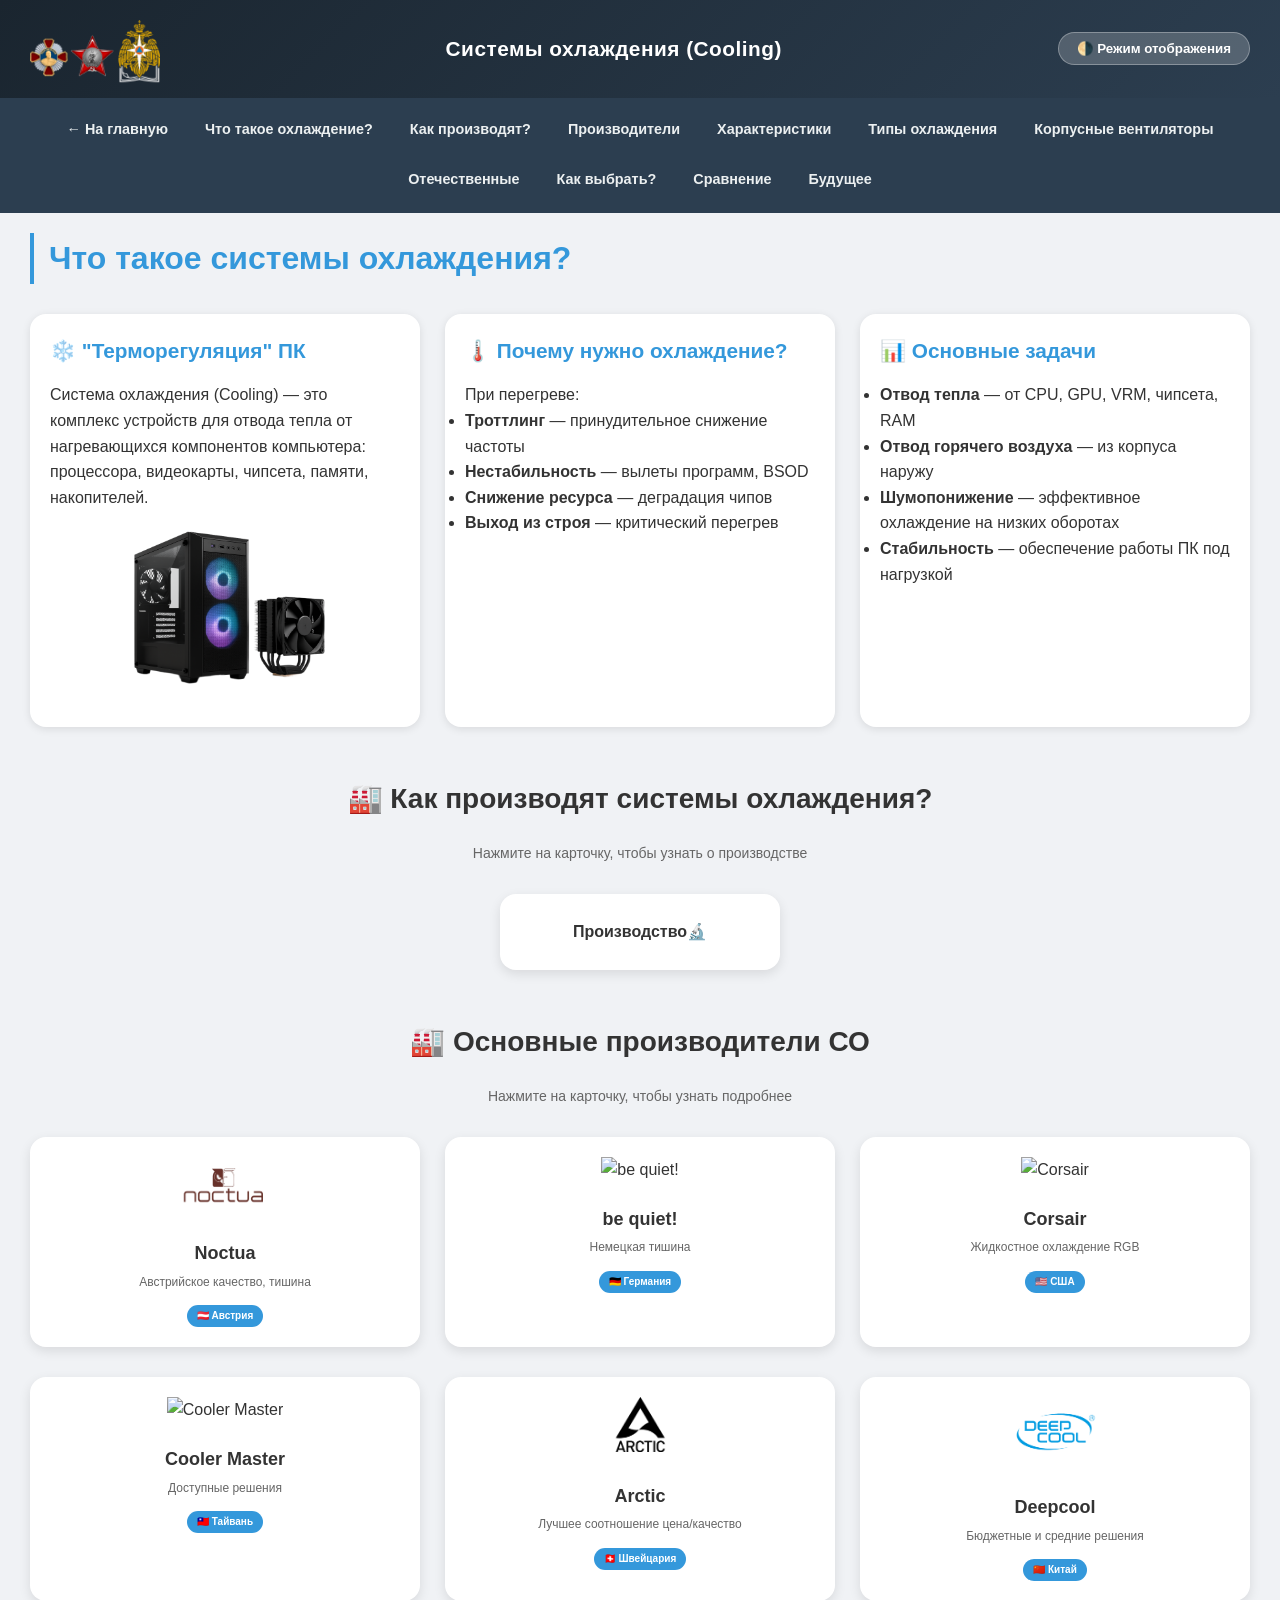
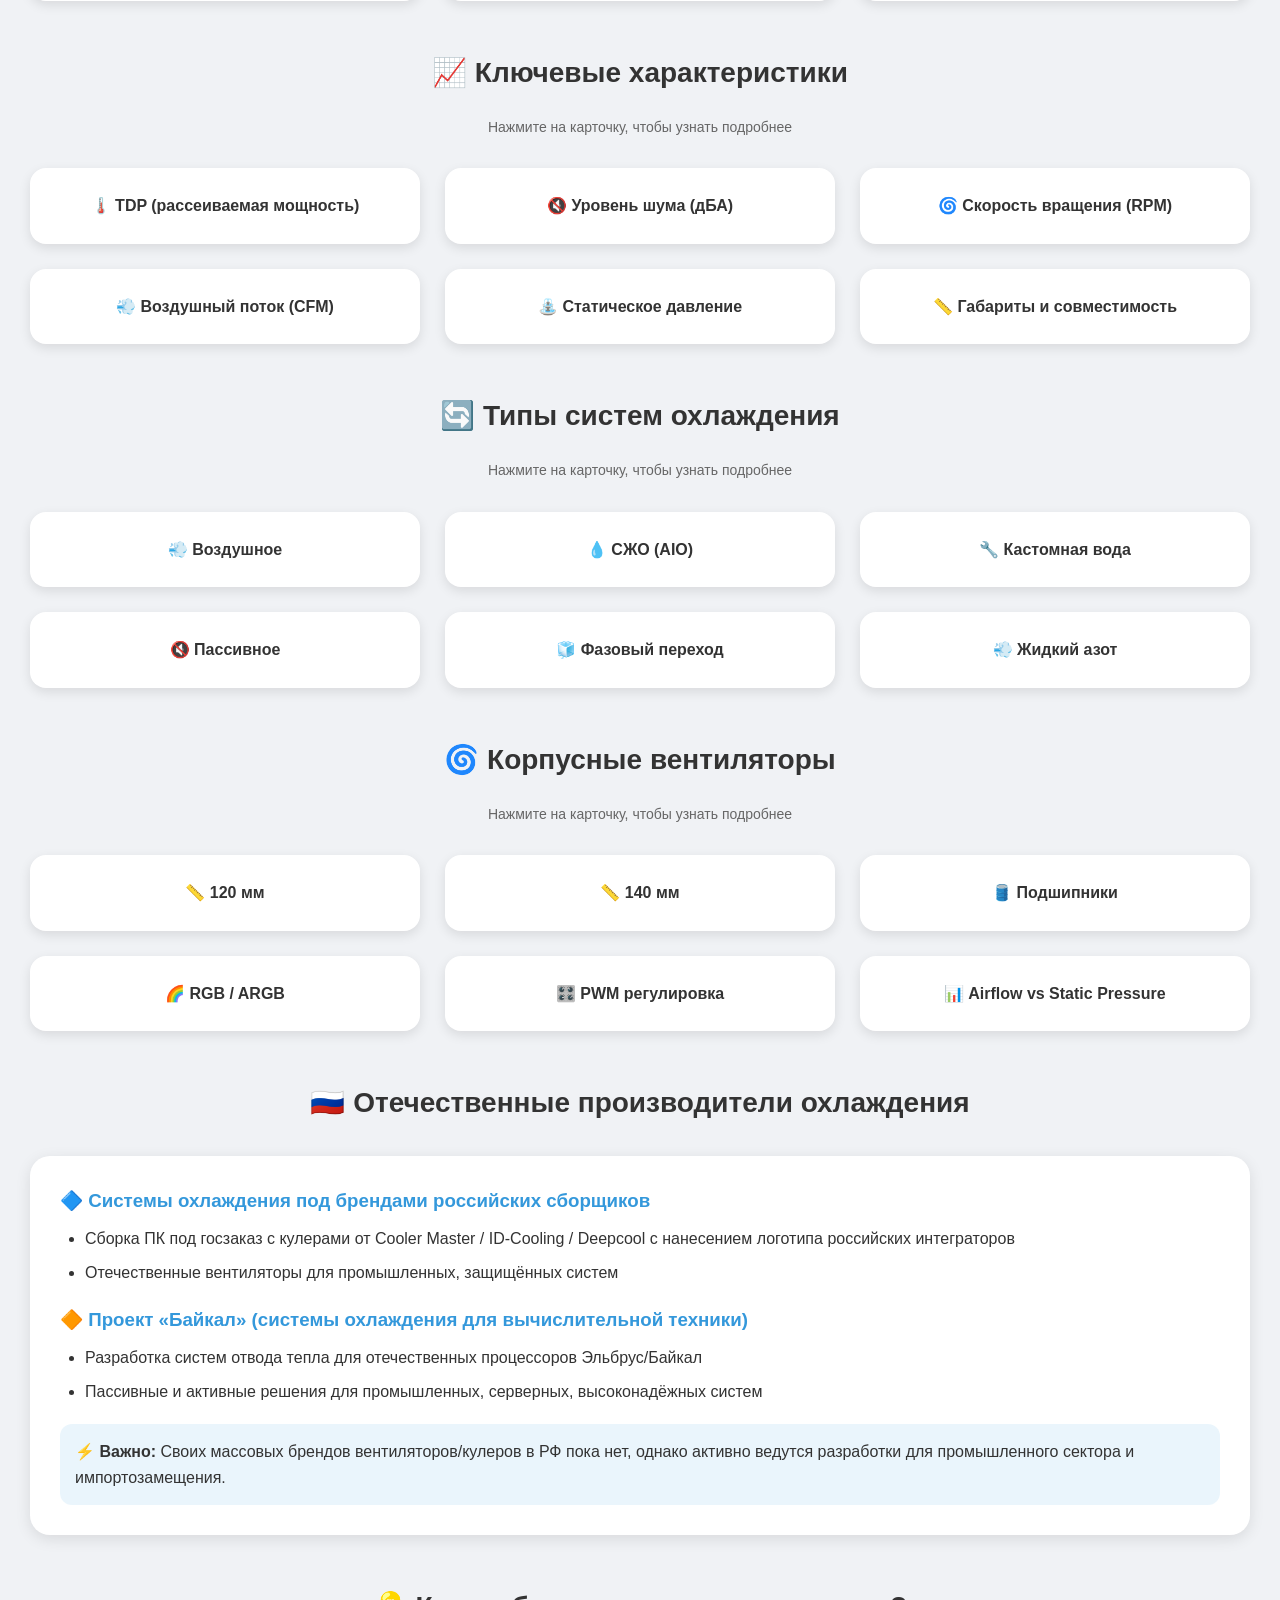
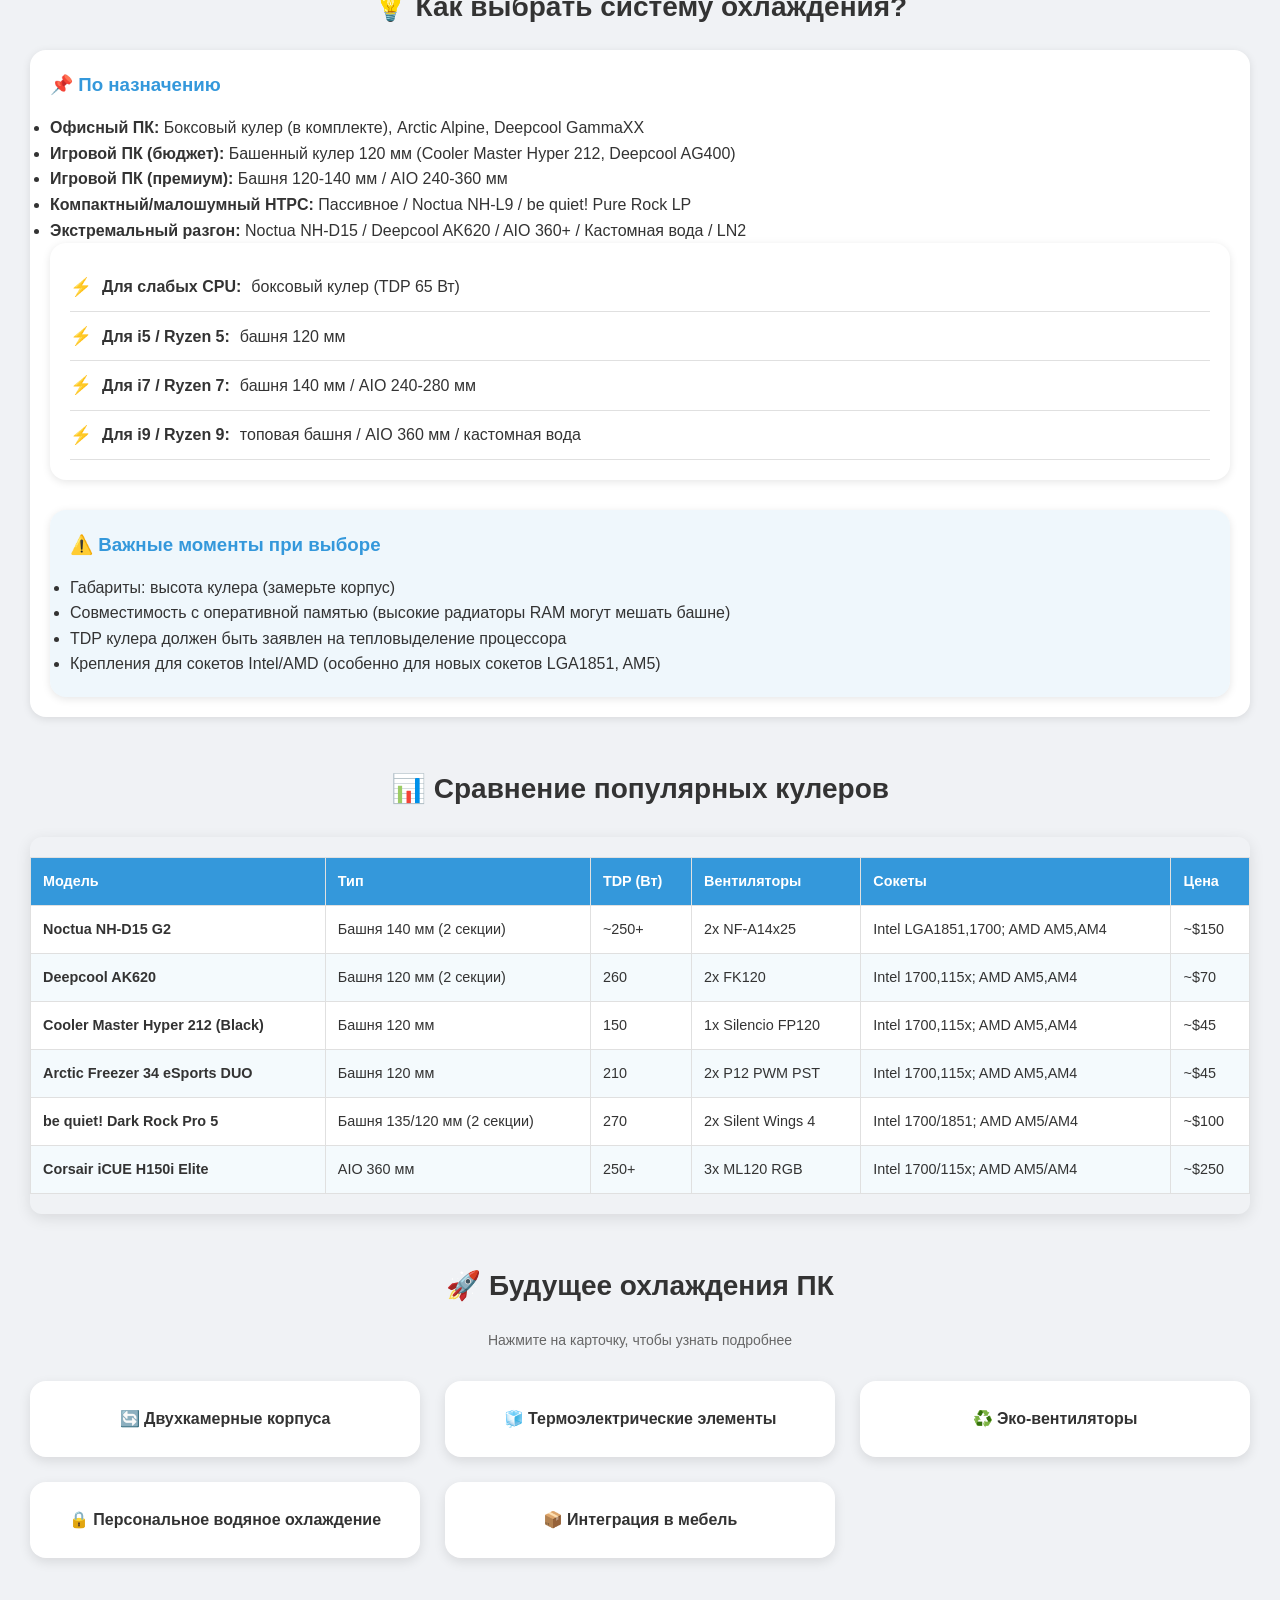
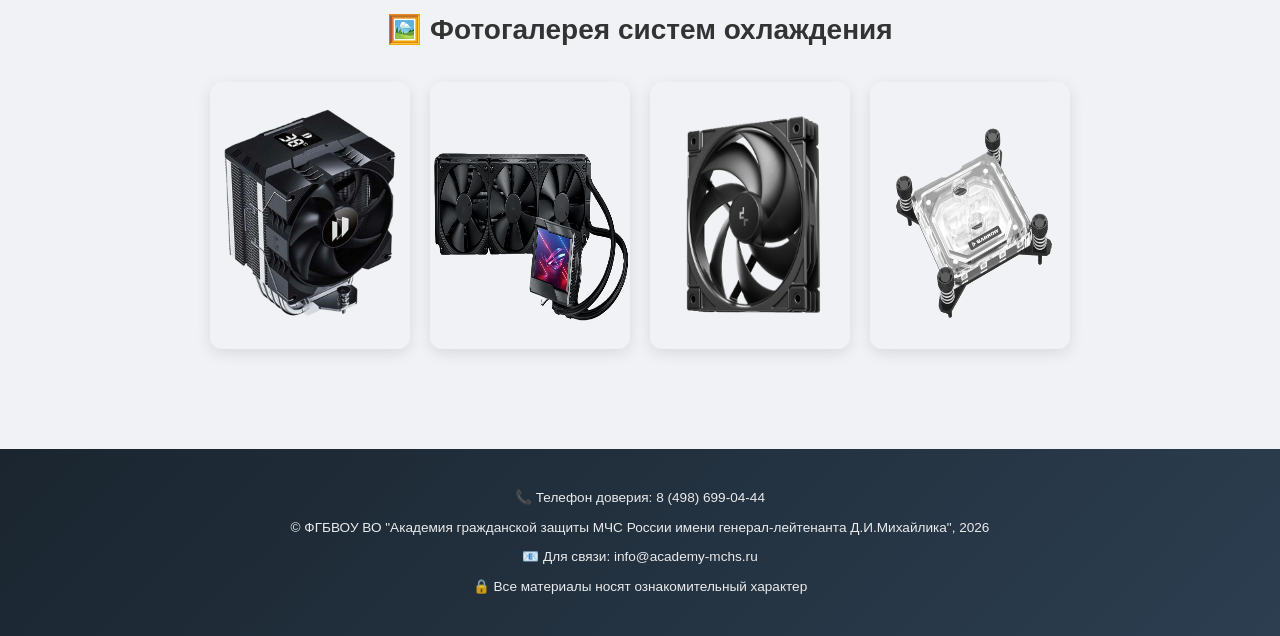
==== HTML/cooling.html @ 240afe4e "Add files via upload" ====
<!DOCTYPE html>
<html lang="ru">
<head>
  <meta charset="UTF-8">
  <meta name="viewport" content="width=device-width, initial-scale=1.0">
  <title>Системы охлаждения - Cooling | Информационно-справочное пособие</title>

  <link rel="stylesheet" href="../CSS/style.css">
  <link href="https://cdn.jsdelivr.net/npm/aos@2.3.4/dist/aos.css" rel="stylesheet">
  
  <style>
    /* Сетки для карточек - по 3 в ряд */
    .manufacturers-grid, .features-grid, .types-grid, .fans-grid, .future-grid {
      display: grid;
      grid-template-columns: repeat(3, 1fr);
      gap: 25px;
      margin: 30px 0;
    }
    
    /* Стили карточек производителей */
    .manufacturer-card {
      background: var(--card-bg);
      border-radius: 16px;
      padding: 20px 15px;
      text-align: center;
      transition: all 0.3s ease;
      cursor: pointer;
      box-shadow: 0 4px 12px rgba(0,0,0,0.1);
    }
    
    .manufacturer-card:hover {
      transform: translateY(-5px);
      box-shadow: 0 8px 20px rgba(0, 150, 255, 0.3);
    }
    
    .manufacturer-card img {
      width: 100px;
      height: auto;
      margin-bottom: 12px;
    }
    
    .manufacturer-card h3 {
      font-size: 18px;
      margin: 10px 0 5px;
      color: var(--text-color);
    }
    
    .manufacturer-card p {
      font-size: 12px;
      color: var(--text-light);
      margin: 5px 0;
    }
    
    /* Стили карточек */
    .feature-card, .type-card, .fan-card, .future-card {
      background: var(--card-bg);
      border-radius: 16px;
      padding: 25px 15px;
      text-align: center;
      transition: all 0.3s ease;
      cursor: pointer;
      box-shadow: 0 4px 12px rgba(0,0,0,0.1);
    }
    
    .feature-card:hover, .type-card:hover, .fan-card:hover, .future-card:hover {
      transform: translateY(-5px);
      box-shadow: 0 8px 20px rgba(0, 150, 255, 0.3);
    }
    
    .feature-card h3, .type-card h3, .fan-card h3, .future-card h3 {
      font-size: 16px;
      margin: 0;
      color: var(--text-color);
    }
    
    /* Бейджики */
    .badge {
      display: inline-block;
      background: var(--highlight-color);
      color: white;
      padding: 3px 10px;
      border-radius: 20px;
      font-size: 10px;
      margin-top: 8px;
    }
    
    .russian-badge {
      background: #e74c3c;
    }
    
    /* Контейнер для российских производителей */
    .russian-container {
      background: var(--card-bg);
      border-radius: 20px;
      padding: 30px;
      margin: 30px 0;
      box-shadow: 0 4px 15px rgba(0,0,0,0.1);
    }
    
    .russian-container h3 {
      color: var(--highlight-color);
      margin-top: 20px;
      margin-bottom: 10px;
    }
    
    .russian-container h3:first-of-type {
      margin-top: 0;
    }
    
    .russian-container ul {
      margin-left: 25px;
      margin-bottom: 20px;
    }
    
    .russian-container li {
      margin: 8px 0;
    }
    
    /* Таблица сравнения */
    .comparison-table {
      width: 100%;
      border-collapse: collapse;
      margin: 20px 0;
    }
    
    .comparison-table th, .comparison-table td {
      border: 1px solid var(--border-color);
      padding: 12px;
      text-align: left;
    }
    
    .comparison-table th {
      background: var(--highlight-color);
      color: white;
    }
    
    /* Списки */
    .feature-list {
      list-style: none;
      padding: 0;
    }
    
    .feature-list li {
      padding: 10px 0;
      border-bottom: 1px solid var(--border-color);
      display: flex;
      align-items: center;
      gap: 10px;
    }
    
    .feature-list li:before {
      content: "⚡";
    }
    
    /* Информационные сетки */
    .info-grid {
      display: grid;
      grid-template-columns: repeat(auto-fit, minmax(300px, 1fr));
      gap: 25px;
      margin: 30px 0;
    }
    
    .info-card {
      background: var(--card-bg);
      border-radius: 16px;
      padding: 20px;
      box-shadow: 0 2px 8px rgba(0,0,0,0.1);
    }
    
    .info-card h3 {
      color: var(--highlight-color);
      margin-top: 0;
    }
    
    .info-card img {
      width: 100%;
      max-width: 250px;
      height: auto;
      display: block;
      margin: 15px auto;
      border-radius: 10px;
    }
    
    /* Фотогалерея */
    .image-gallery {
      display: flex;
      flex-wrap: wrap;
      gap: 20px;
      justify-content: center;
      margin: 30px 0;
    }
    
    .image-gallery img {
      width: 200px;
      height: auto;
      border-radius: 12px;
      transition: all 0.3s ease;
      box-shadow: var(--shadow);
    }
    
    .image-gallery img:hover {
      transform: scale(1.05);
    }
    
    /* Заголовки */
    .section-title {
      font-size: 28px;
      margin: 50px 0 20px 0;
      text-align: center;
      color: var(--text-color);
    }
    
    .section-subtitle {
      text-align: center;
      color: var(--text-light);
      margin-bottom: 30px;
      font-size: 14px;
    }
    
    /* Центрирование */
    .manufacture-wrapper {
      display: flex;
      justify-content: center;
      margin: 30px 0;
    }
    
    /* Адаптивность */
    @media (max-width: 900px) {
      .manufacturers-grid, .features-grid, .types-grid, .fans-grid, .future-grid {
        grid-template-columns: repeat(2, 1fr);
      }
    }
    
    @media (max-width: 600px) {
      .manufacturers-grid, .features-grid, .types-grid, .fans-grid, .future-grid {
        grid-template-columns: 1fr;
      }
    }
  </style>
</head>
<body>

<div id="preloader">
  <div class="loader"></div>
  <h2>Загрузка справочного пособия...</h2>
</div>

<header>
  <img src="../PNG/logo_agz.png" alt="Логотип Академии" class="logo">
  <div class="header-title">
    <h1>Системы охлаждения (Cooling)</h1>
  </div>
  <button class="theme-toggle" onclick="toggleTheme()">🌗 Режим отображения</button>
</header>

<nav id="navbar">
  <a href="../index.html">← На главную</a>
  <a href="#intro">Что такое охлаждение?</a>
  <a href="#manufacture">Как производят?</a>
  <a href="#manufacturers">Производители</a>
  <a href="#characteristics">Характеристики</a>
  <a href="#types">Типы охлаждения</a>
  <a href="#fans">Корпусные вентиляторы</a>
  <a href="#russian">Отечественные</a>
  <a href="#howtochoose">Как выбрать?</a>
  <a href="#comparison">Сравнение</a>
  <a href="#future">Будущее</a>
</nav>

<main>
  <!-- ========== 1. ЧТО ТАКОЕ ОХЛАЖДЕНИЕ ========== -->
  <section id="intro" data-aos="fade-up">
    <h1>Что такое системы охлаждения?</h1>
    <div class="info-grid">
      <div class="info-card">
        <h3>❄️ "Терморегуляция" ПК</h3>
        <p>Система охлаждения (Cooling) — это комплекс устройств для отвода тепла от нагревающихся компонентов компьютера: процессора, видеокарты, чипсета, памяти, накопителей.</p>
        <img src="../PNG/case.png" alt="Кулер">
      </div>
      <div class="info-card">
        <h3>🌡️ Почему нужно охлаждение?</h3>
        <p>При перегреве:</p>
        <ul>
          <li><strong>Троттлинг</strong> — принудительное снижение частоты</li>
          <li><strong>Нестабильность</strong> — вылеты программ, BSOD</li>
          <li><strong>Снижение ресурса</strong> — деградация чипов</li>
          <li><strong>Выход из строя</strong> — критический перегрев</li>
        </ul>
      </div>
      <div class="info-card">
        <h3>📊 Основные задачи</h3>
        <ul>
          <li><strong>Отвод тепла</strong> — от CPU, GPU, VRM, чипсета, RAM</li>
          <li><strong>Отвод горячего воздуха</strong> — из корпуса наружу</li>
          <li><strong>Шумопонижение</strong> — эффективное охлаждение на низких оборотах</li>
          <li><strong>Стабильность</strong> — обеспечение работы ПК под нагрузкой</li>
        </ul>
      </div>
    </div>
  </section>

  <!-- ========== 2. КАК ИЗГОТАВЛИВАЮТ КУЛЕРЫ ========== -->
  <h2 id="manufacture" class="section-title" data-aos="fade-up">🏭 Как производят системы охлаждения?</h2>
  <p class="section-subtitle" data-aos="fade-up">Нажмите на карточку, чтобы узнать о производстве</p>
  
  <div class="manufacture-wrapper" data-aos="fade-up">
    <div class="feature-card" onclick="showFeature('manufacture')" style="min-width: 280px;">
      <h3>Производство🔬</h3>
    </div>
  </div>

  <!-- ========== 3. ПРОИЗВОДИТЕЛИ СО ========== -->
  <h2 id="manufacturers" class="section-title" data-aos="fade-up">🏭 Основные производители СО</h2>
  <p class="section-subtitle" data-aos="fade-up">Нажмите на карточку, чтобы узнать подробнее</p>
  
  <div class="manufacturers-grid" data-aos="fade-up">
    <div class="manufacturer-card" onclick="showSeries('noctua')">
      <img src="../PNG/noctua-logo.png" alt="Noctua">
      <h3>Noctua</h3>
      <p>Австрийское качество, тишина</p>
      <span class="badge">🇦🇹 Австрия</span>
    </div>

    <div class="manufacturer-card" onclick="showSeries('bequiet')">
      <img src="https://upload.wikimedia.org/wikipedia/commons/thumb/4/46/Be-quiet%21_Logo.svg/1280px-Be-quiet%21_Logo.svg.png" alt="be quiet!">
      <h3>be quiet!</h3>
      <p>Немецкая тишина</p>
      <span class="badge">🇩🇪 Германия</span>
    </div>

    <div class="manufacturer-card" onclick="showSeries('corsair')">
      <img src="https://aaelectronics.ru/upload/iblock/d50/icbpnyceafw61bmobthnje1eds7oxm0x.png" alt="Corsair">
      <h3>Corsair</h3>
      <p>Жидкостное охлаждение RGB</p>
      <span class="badge">🇺🇸 США</span>
    </div>
  </div>

  <div class="manufacturers-grid" data-aos="fade-up">
    <div class="manufacturer-card" onclick="showSeries('coolermaster')">
      <img src="https://lip.radiostuff.ru/wa-data/public/shop/brands/21546/21546.png" alt="Cooler Master">
      <h3>Cooler Master</h3>
      <p>Доступные решения</p>
      <span class="badge">🇹🇼 Тайвань</span>
    </div>

    <div class="manufacturer-card" onclick="showSeries('arctic')">
      <img src="../PNG/arctic-logo.png" alt="Arctic">
      <h3>Arctic</h3>
      <p>Лучшее соотношение цена/качество</p>
      <span class="badge">🇨🇭 Швейцария</span>
    </div>

    <div class="manufacturer-card" onclick="showSeries('deepcool')">
      <img src="../PNG/deepcool-logo.png" alt="Deepcool">
      <h3>Deepcool</h3>
      <p>Бюджетные и средние решения</p>
      <span class="badge">🇨🇳 Китай</span>
    </div>
  </div>

  <!-- ========== МОДАЛЬНЫЕ ОКНА ДЛЯ ПРОИЗВОДИТЕЛЕЙ ========== -->
  <div id="noctuaModal" class="modal">
    <div class="modal-content"><span class="close" onclick="closeModal('noctua')">&times;</span>
      <h3>🟤 Noctua</h3>
      <ul><li>Лидер по воздушному охлаждению</li><li>Вентиляторы NF-A12x25, NF-F12</li><li>Кулеры: NH-D15, NH-U12A, NH-L9</li><li>Коричневая цветовая гамма + chromax.black</li><li>6 лет гарантии</li></ul>
    </div>
  </div>
  <div id="bequietModal" class="modal">
    <div class="modal-content"><span class="close" onclick="closeModal('bequiet')">&times;</span>
      <h3>⚫ be quiet!</h3>
      <ul><li>Известны тишиной</li><li>Кулеры: Dark Rock Pro 5, Dark Rock Elite</li><li>Вентиляторы Silent Wings 4</li><li>Надёжная немецкая сборка</li></ul>
    </div>
  </div>
  <div id="corsairModal" class="modal">
    <div class="modal-content"><span class="close" onclick="closeModal('corsair')">&times;</span>
      <h3>🔴 Corsair</h3>
      <ul><li>Лидер в жидкостном охлаждении</li><li>Серии: iCUE H150i, H100x</li><li>Вентиляторы: ML, LL, SP, AF серии, RGB</li><li>Собственная экосистема iCUE</li></ul>
    </div>
  </div>
  <div id="coolermasterModal" class="modal">
    <div class="modal-content"><span class="close" onclick="closeModal('coolermaster')">&times;</span>
      <h3>🟣 Cooler Master</h3>
      <ul><li>Кулеры: Hyper 212 (легендарный), MasterAir, MasterLiquid CLC</li><li>Вентиляторы: SickleFlow, Mobius</li><li>Доступные решения</li></ul>
    </div>
  </div>
  <div id="arcticModal" class="modal">
    <div class="modal-content"><span class="close" onclick="closeModal('arctic')">&times;</span>
      <h3>🔵 Arctic</h3>
      <ul><li>Лучшее соотношение цена/качество</li><li>Кулеры: Freezer 34 eSports DUO, Freezer A35</li><li>Вентиляторы P12/P14 PWM PST (Best Buy)</li><li>Жидкостные: Liquid Freezer III</li></ul>
    </div>
  </div>
  <div id="deepcoolModal" class="modal">
    <div class="modal-content"><span class="close" onclick="closeModal('deepcool')">&times;</span>
      <h3>🟢 Deepcool</h3>
      <ul><li>Кулеры: AK620 (конкурент NH-D15), AG, Gammaxx</li><li>Жидкостные: Castle, LE, LS, Mystique, LT</li><li>Вентиляторы: FC120, MF120 GT</li></ul>
    </div>
  </div>

  <!-- ========== 4. КЛЮЧЕВЫЕ ХАРАКТЕРИСТИКИ СО ========== -->
  <h2 id="characteristics" class="section-title" data-aos="fade-up">📈 Ключевые характеристики</h2>
  <p class="section-subtitle" data-aos="fade-up">Нажмите на карточку, чтобы узнать подробнее</p>
  
  <div class="features-grid" data-aos="fade-up">
    <div class="feature-card" onclick="showFeature('tdp')">
      <h3>🌡️ TDP (рассеиваемая мощность)</h3>
    </div>
    <div class="feature-card" onclick="showFeature('noise')">
      <h3>🔇 Уровень шума (дБА)</h3>
    </div>
    <div class="feature-card" onclick="showFeature('rpm')">
      <h3>🌀 Скорость вращения (RPM)</h3>
    </div>
    <div class="feature-card" onclick="showFeature('airflow')">
      <h3>💨 Воздушный поток (CFM)</h3>
    </div>
    <div class="feature-card" onclick="showFeature('static')">
      <h3>⛲ Статическое давление</h3>
    </div>
    <div class="feature-card" onclick="showFeature('size')">
      <h3>📏 Габариты и совместимость</h3>
    </div>
  </div>

  <!-- Модальные окна для характеристик -->
  <div id="tdpModal" class="modal">
    <div class="modal-content"><span class="close" onclick="closeModal('tdp')">&times;</span>
      <h3>🌡️ TDP рассеиваемая мощность (Вт)</h3>
      <p>Сколько тепла может отвести система охлаждения. Кулер должен иметь TDP ≥ TDP процессора.</p>
    </div>
  </div>
  <div id="noiseModal" class="modal">
    <div class="modal-content"><span class="close" onclick="closeModal('noise')">&times;</span>
      <h3>🔇 Уровень шума (дБА)</h3>
      <p>Измеряется на определённых оборотах. 25-30 дБА — фоновый шум, 40+ дБА — слышно.</p>
    </div>
  </div>
  <div id="rpmModal" class="modal">
    <div class="modal-content"><span class="close" onclick="closeModal('rpm')">&times;</span>
      <h3>🌀 Скорость вращения (RPM)</h3>
      <p>Обороты вентилятора. Влияет на воздушный поток и шум. Регулировка PWM (4-pin) лучше DC (3-pin).</p>
    </div>
  </div>
  <div id="airflowModal" class="modal">
    <div class="modal-content"><span class="close" onclick="closeModal('airflow')">&times;</span>
      <h3>💨 Воздушный поток (CFM)</h3>
      <p>Куб. футов в минуту (метры куб./ч). Для корпусных вентиляторов важнее airflow.</p>
    </div>
  </div>
  <div id="staticModal" class="modal">
    <div class="modal-content"><span class="close" onclick="closeModal('static')">&times;</span>
      <h3>⛲ Статическое давление</h3>
      <p>Способность «продавливать» воздух через препятствия (радиаторы, фильтры). Для кулеров/радиаторов важнее статическое давление.</p>
    </div>
  </div>
  <div id="sizeModal" class="modal">
    <div class="modal-content"><span class="close" onclick="closeModal('size')">&times;</span>
      <h3>📏 Габариты и совместимость</h3>
      <p>Высота кулера должна влезать в корпус (160+ мм для ATX). Система Ж/О: размер радиатора (120/240/360/420 мм) и совместимость с корпусом.</p>
    </div>
  </div>

  <!-- Модальное окно для производства -->
  <div id="manufactureModal" class="modal">
    <div class="modal-content"><span class="close" onclick="closeModal('manufacture')">&times;</span>
      <h3>🔬 Как производят</h3>
      <ol>
        <li>Литьё основания радиатора, тепловых трубок</li>
        <li>Пайка трубок к основанию</li>
        <li>Изготовление вентилятора (крыльчатка, мотор, подшипник)</li>
        <li>Сборка СЖО (герметизация, заправка жидкостью)</li>
        <li>Контроль качества, тесты на утечку</li>
      </ol>
    </div>
  </div>

  <!-- ========== 5. ТИПЫ ОХЛАЖДЕНИЯ ========== -->
  <h2 id="types" class="section-title" data-aos="fade-up">🔄 Типы систем охлаждения</h2>
  <p class="section-subtitle" data-aos="fade-up">Нажмите на карточку, чтобы узнать подробнее</p>
  
  <div class="types-grid" data-aos="fade-up">
    <div class="type-card" onclick="showType('air')">
      <h3>💨 Воздушное</h3>
    </div>
    <div class="type-card" onclick="showType('aio')">
      <h3>💧 СЖО (AIO)</h3>
    </div>
    <div class="type-card" onclick="showType('custom')">
      <h3>🔧 Кастомная вода</h3>
    </div>
    <div class="type-card" onclick="showType('passive')">
      <h3>🔇 Пассивное</h3>
    </div>
    <div class="type-card" onclick="showType('phase')">
      <h3>🧊 Фазовый переход</h3>
    </div>
    <div class="type-card" onclick="showType('ln2')">
      <h3>💨 Жидкий азот</h3>
    </div>
  </div>

  <!-- Модальные окна для типов -->
  <div id="airModal" class="modal">
    <div class="modal-content"><span class="close" onclick="closeModal('air')">&times;</span>
      <h3>💨 Воздушное охлаждение</h3>
      <p>Радиатор + тепловые трубки + вентиляторы. Самый распространённый тип. Надёжный, безопасный, хорошее соотношение цена/шум/производительность.</p>
    </div>
  </div>
  <div id="aioModal" class="modal">
    <div class="modal-content"><span class="close" onclick="closeModal('aio')">&times;</span>
      <h3>💧 СЖО (All-in-One)</h3>
      <p>Готовая система: водоблок, помпа, трубки, радиатор. Производительнее воздуха, компактнее кастомной воды. Риск протечки мал, но есть.</p>
    </div>
  </div>
  <div id="customModal" class="modal">
    <div class="modal-content"><span class="close" onclick="closeModal('custom')">&times;</span>
      <h3>🔧 Кастомная вода</h3>
      <p>Сборная система для энтузиастов. Максимальная производительность и внешний вид. Дорого, сложно в сборке и обслуживании.</p>
    </div>
  </div>
  <div id="passiveModal" class="modal">
    <div class="modal-content"><span class="close" onclick="closeModal('passive')">&times;</span>
      <h3>🔇 Пассивное охлаждение</h3>
      <p>Без вентиляторов (только радиатор). Тишина, но ограниченная производительность. HTPC, низкопрофильные системы, промышленность.</p>
    </div>
  </div>
  <div id="phaseModal" class="modal">
    <div class="modal-content"><span class="close" onclick="closeModal('phase')">&times;</span>
      <h3>🧊 Фазовый переход (Peltier)</h3>
      <p>Может работать ниже комнатной температуры, дорого, высокое энергопотребление, риск конденсата. Редко встречается.</p>
    </div>
  </div>
  <div id="ln2Modal" class="modal">
    <div class="modal-content"><span class="close" onclick="closeModal('ln2')">&times;</span>
      <h3>💨 Жидкий азот (LN2)</h3>
      <p>Экстремальный разгон (-196°C), нужна специальная посуда (пот). Только для бенчмарков и рекордов.</p>
    </div>
  </div>

  <!-- ========== 6. КОРПУСНЫЕ ВЕНТИЛЯТОРЫ ========== -->
  <h2 id="fans" class="section-title" data-aos="fade-up">🌀 Корпусные вентиляторы</h2>
  <p class="section-subtitle" data-aos="fade-up">Нажмите на карточку, чтобы узнать подробнее</p>
  
  <div class="fans-grid" data-aos="fade-up">
    <div class="fan-card" onclick="showFan('size120')">
      <h3>📏 120 мм</h3>
    </div>
    <div class="fan-card" onclick="showFan('size140')">
      <h3>📏 140 мм</h3>
    </div>
    <div class="fan-card" onclick="showFan('bearing')">
      <h3>🛢️ Подшипники</h3>
    </div>
    <div class="fan-card" onclick="showFan('rgb')">
      <h3>🌈 RGB / ARGB</h3>
    </div>
    <div class="fan-card" onclick="showFan('pwm')">
      <h3>🎛️ PWM регулировка</h3>
    </div>
    <div class="fan-card" onclick="showFan('optimization')">
      <h3>📊 Airflow vs Static Pressure</h3>
    </div>
  </div>

  <!-- Модальные окна для вентиляторов -->
  <div id="size120Modal" class="modal">
    <div class="modal-content"><span class="close" onclick="closeModal('size120')">&times;</span>
      <h3>📏 120 мм стандарт</h3>
      <p>Самый распространённый размер. Хороший баланс производительности и шума. Радиаторы 240/360 мм используют 120 мм.</p>
    </div>
  </div>
  <div id="size140Modal" class="modal">
    <div class="modal-content"><span class="close" onclick="closeModal('size140')">&times;</span>
      <h3>📏 140 мм</h3>
      <p>Тише, чем 120 мм при том же воздушном потоке. Меньше выбор, дороже. Корпуса с поддержкой 140 мм и радиаторы под 280/420 мм.</p>
    </div>
  </div>
  <div id="bearingModal" class="modal">
    <div class="modal-content"><span class="close" onclick="closeModal('bearing')">&times;</span>
      <h3>🛢️ Подшипники</h3>
      <ul><li>Втулка (Sleeve) — дешёвые, малый ресурс</li><li>Гидродинамический (FDB) — тихие, долгие</li><li>Шариковый (Ball) — шумные, вечные</li></ul>
    </div>
  </div>
  <div id="rgbModal" class="modal">
    <div class="modal-content"><span class="close" onclick="closeModal('rgb')">&times;</span>
      <h3>🌈 RGB (12V) vs ARGB (5V)</h3>
      <p>RGB — 1 цвет на все светодиоды. ARGB (Addressable) — индивидуальная подсветка каждого светодиода сложными эффектами.</p>
    </div>
  </div>
  <div id="pwmModal" class="modal">
    <div class="modal-content"><span class="close" onclick="closeModal('pwm')">&times;</span>
      <h3>🎛️ PWM (4-pin)</h3>
      <p>Плавное регулирование в широком диапазоне через ШИМ-сигнал. Лучше DC (3-pin) для регулировки.</p>
    </div>
  </div>
  <div id="optimizationModal" class="modal">
    <div class="modal-content"><span class="close" onclick="closeModal('optimization')">&times;</span>
      <h3>📊 Airflow vs Static Pressure</h3>
      <p>Airflow (CFM) — важнее для продува корпуса. Static Pressure (mmH₂O) — для радиаторов, плотных фильтров.</p>
    </div>
  </div>

  <!-- ========== 7. ОТЕЧЕСТВЕННЫЕ ПРОИЗВОДИТЕЛИ ========== -->
  <h2 id="russian" class="section-title" data-aos="fade-up">🇷🇺 Отечественные производители охлаждения</h2>
  
  <div class="russian-container" data-aos="fade-up">
    <h3>🔷 Системы охлаждения под брендами российских сборщиков</h3>
    <ul>
      <li>Сборка ПК под госзаказ с кулерами от Cooler Master / ID-Cooling / Deepcool с нанесением логотипа российских интеграторов</li>
      <li>Отечественные вентиляторы для промышленных, защищённых систем</li>
    </ul>
    
    <h3>🔶 Проект «Байкал» (системы охлаждения для вычислительной техники)</h3>
    <ul>
      <li>Разработка систем отвода тепла для отечественных процессоров Эльбрус/Байкал</li>
      <li>Пассивные и активные решения для промышленных, серверных, высоконадёжных систем</li>
    </ul>
    
    <p style="margin-top: 20px; padding: 15px; background: rgba(52,152,219,0.1); border-radius: 12px;">
      ⚡ <strong>Важно:</strong> Своих массовых брендов вентиляторов/кулеров в РФ пока нет, однако активно ведутся разработки для промышленного сектора и импортозамещения.
    </p>
  </div>

  <!-- ========== 8. КАК ВЫБРАТЬ ОХЛАЖДЕНИЕ ========== -->
  <h2 id="howtochoose" class="section-title" data-aos="fade-up">💡 Как выбрать систему охлаждения?</h2>
  
  <div class="info-card" data-aos="fade-up">
    <h3>📌 По назначению</h3>
    <ul>
      <li><strong>Офисный ПК:</strong> Боксовый кулер (в комплекте), Arctic Alpine, Deepcool GammaXX</li>
      <li><strong>Игровой ПК (бюджет):</strong> Башенный кулер 120 мм (Cooler Master Hyper 212, Deepcool AG400)</li>
      <li><strong>Игровой ПК (премиум):</strong> Башня 120-140 мм / AIO 240-360 мм</li>
      <li><strong>Компактный/малошумный HTPC:</strong> Пассивное / Noctua NH-L9 / be quiet! Pure Rock LP</li>
      <li><strong>Экстремальный разгон:</strong> Noctua NH-D15 / Deepcool AK620 / AIO 360+ / Кастомная вода / LN2</li>
    </ul>
	<div class="info-card" data-aos="fade-up" style="margin-bottom: 30px;">
    <ul class="feature-list">
      <li><strong>Для слабых CPU:</strong> боксовый кулер (TDP 65 Вт)</li>
      <li><strong>Для i5 / Ryzen 5:</strong> башня 120 мм</li>
      <li><strong>Для i7 / Ryzen 7:</strong> башня 140 мм / AIO 240-280 мм</li>
      <li><strong>Для i9 / Ryzen 9:</strong> топовая башня / AIO 360 мм / кастомная вода</li>
    </ul>
  </div>
  <div class="info-card" data-aos="fade-up" style="background: rgba(52,152,219,0.08);">
    <h3>⚠️ Важные моменты при выборе</h3>
    <ul>
      <li>Габариты: высота кулера (замерьте корпус)</li>
      <li>Совместимость с оперативной памятью (высокие радиаторы RAM могут мешать башне)</li>
      <li>TDP кулера должен быть заявлен на тепловыделение процессора</li>
      <li>Крепления для сокетов Intel/AMD (особенно для новых сокетов LGA1851, AM5)</li>
    </ul>
  </div>
  </div>

  <!-- ========== 9. СРАВНЕНИЕ ========== -->
  <h2 id="comparison" class="section-title" data-aos="fade-up">📊 Сравнение популярных кулеров</h2>
  
  <div class="table-container" data-aos="fade-up">
    <table class="comparison-table">
      <thead>
        <tr><th>Модель</th><th>Тип</th><th>TDP (Вт)</th><th>Вентиляторы</th><th>Сокеты</th><th>Цена</th></tr>
      </thead>
      <tbody>
        <tr><td><strong>Noctua NH-D15 G2</strong></td><td>Башня 140 мм (2 секции)</td><td>~250+</td><td>2x NF-A14x25</td><td>Intel LGA1851,1700; AMD AM5,AM4</td><td>~$150</td></tr>
        <tr><td><strong>Deepcool AK620</strong></td><td>Башня 120 мм (2 секции)</td><td>260</td><td>2x FK120</td><td>Intel 1700,115x; AMD AM5,AM4</td><td>~$70</td></tr>
        <tr><td><strong>Cooler Master Hyper 212 (Black)</strong></td><td>Башня 120 мм</td><td>150</td><td>1x Silencio FP120</td><td>Intel 1700,115x; AMD AM5,AM4</td><td>~$45</td></tr>
        <tr><td><strong>Arctic Freezer 34 eSports DUO</strong></td><td>Башня 120 мм</td><td>210</td><td>2x P12 PWM PST</td><td>Intel 1700,115x; AMD AM5,AM4</td><td>~$45</td></tr>
        <tr><td><strong>be quiet! Dark Rock Pro 5</strong></td><td>Башня 135/120 мм (2 секции)</td><td>270</td><td>2x Silent Wings 4</td><td>Intel 1700/1851; AMD AM5/AM4</td><td>~$100</td></tr>
        <tr><td><strong>Corsair iCUE H150i Elite</strong></td><td>AIO 360 мм</td><td>250+</td><td>3x ML120 RGB</td><td>Intel 1700/115x; AMD AM5/AM4</td><td>~$250</td></tr>
      </tbody>
    </table>
  </div>

  <!-- ========== 10. БУДУЩЕЕ ОХЛАЖДЕНИЯ ========== -->
  <h2 id="future" class="section-title" data-aos="fade-up">🚀 Будущее охлаждения ПК</h2>
  <p class="section-subtitle" data-aos="fade-up">Нажмите на карточку, чтобы узнать подробнее</p>
  
  <div class="future-grid" data-aos="fade-up">
    <div class="future-card" onclick="showFuture('dualchambers')">
      <h3>🔄 Двухкамерные корпуса</h3>
    </div>
    <div class="future-card" onclick="showFuture('phasechange')">
      <h3>🧊 Термоэлектрические элементы</h3>
    </div>
    <div class="future-card" onclick="showFuture('ecofans')">
      <h3>♻️ Эко-вентиляторы</h3>
    </div>
    <div class="future-card" onclick="showFuture('percomponent')">
      <h3>🔒 Персональное водяное охлаждение</h3>
    </div>
    <div class="future-card" onclick="showFuture('living')">
      <h3>📦 Интеграция в мебель</h3>
    </div>
  </div>

  <!-- Модальные окна для будущего -->
  <div id="dualchambersModal" class="modal">
    <div class="modal-content"><span class="close" onclick="closeModal('dualchambers')">&times;</span>
      <h3>🔄 Двухкамерные корпуса</h3>
      <p>Разделение воздушных потоков для процессора и видеокарты, свои зоны охлаждения, снижение турбулентности.</p>
    </div>
  </div>
  <div id="phasechangeModal" class="modal">
    <div class="modal-content"><span class="close" onclick="closeModal('phasechange')">&times;</span>
      <h3>🧊 Термоэлектрические элементы (TEC/Peltier)</h3>
      <p>Активное охлаждение памяти, твердотельных накопителей, возможно чипсета. Повышение эффективности обычных радиаторов.</p>
    </div>
  </div>
  <div id="ecofansModal" class="modal">
    <div class="modal-content"><span class="close" onclick="closeModal('ecofans')">&times;</span>
      <h3>♻️ Эко-вентиляторы из переработанных материалов</h3>
      <p>Noctua (проект) — снижение экологической нагрузки, сохраняя производительность.</p>
    </div>
  </div>
  <div id="percomponentModal" class="modal">
    <div class="modal-content"><span class="close" onclick="closeModal('percomponent')">&times;</span>
      <h3>🔒 Персональное водяное охлаждение отдельных компонентов</h3>
      <p>Модульное жидкостное охлаждение набора компонентов без жёсткой привязки к конкретной плате.</p>
    </div>
  </div>
  <div id="livingModal" class="modal">
    <div class="modal-content"><span class="close" onclick="closeModal('living')">&times;</span>
      <h3>📦 Интеграция ПК в мебель со скрытой системой охлаждения</h3>
      <p>Тенденция к удалённым радиаторам и бесшумным решениям для гостиных.</p>
    </div>
  </div>

  <!-- ========== ФОТОГАЛЕРЕЯ ========== -->
  <h2 class="section-title" data-aos="fade-up">🖼️ Фотогалерея систем охлаждения</h2>
  <div class="image-gallery" data-aos="fade-up">
    <img src="../PNG/cooler_tower.png" alt="Башенный кулер">
    <img src="../PNG/cooler_aio.png" alt="СЖО AIO">
    <img src="../PNG/cooler_fan.png" alt="Вентилятор 120 мм">
    <img src="../PNG/cooler_waterblock.png" alt="Водоблок">
  </div>
</main>

<footer>
  <p>📞 Телефон доверия: 8 (498) 699-04-44</p>
  <p>© ФГБВОУ ВО "Академия гражданской защиты МЧС России имени генерал-лейтенанта Д.И.Михайлика", 2026</p>
  <p>📧 Для связи: info@academy-mchs.ru</p>
  <p>🔒 Все материалы носят ознакомительный характер</p>
</footer>

<button id="scrollTopBtn" onclick="scrollToTop()">↑</button>

<script src="https://cdn.jsdelivr.net/npm/aos@2.3.4/dist/aos.js"></script>
<script src="../JS/script.js"></script>

<script>
  // Функции
  function showFeature(feature) {
    document.getElementById(feature + 'Modal').style.display = 'block';
  }
  
  function showType(type) {
    document.getElementById(type + 'Modal').style.display = 'block';
  }
  
  function showFan(fan) {
    document.getElementById(fan + 'Modal').style.display = 'block';
  }
  
  function showFuture(future) {
    document.getElementById(future + 'Modal').style.display = 'block';
  }
  
  // Функции для производителей с правильными ID
  window.showSeries = function(manufacturer) {
    const modalIds = {
      'noctua': 'noctuaModal',
      'bequiet': 'bequietModal',
      'corsair': 'corsairModal',
      'coolermaster': 'coolermasterModal',
      'arctic': 'arcticModal',
      'deepcool': 'deepcoolModal'
    };
    const modalId = modalIds[manufacturer];
    if (modalId && document.getElementById(modalId)) {
      document.getElementById(modalId).style.display = 'block';
    }
  };
  
  window.closeModal = function(modalId) {
    const modal = document.getElementById(modalId + 'Modal');
    if (modal) modal.style.display = 'none';
  };
  
  window.onclick = function(event) {
    const modals = [
      'noctuaModal', 'bequietModal', 'corsairModal', 'coolermasterModal', 
      'arcticModal', 'deepcoolModal',
      'tdpModal', 'noiseModal', 'rpmModal', 'airflowModal', 'staticModal', 'sizeModal',
      'manufactureModal', 
      'airModal', 'aioModal', 'customModal', 'passiveModal', 'phaseModal', 'ln2Modal',
      'size120Modal', 'size140Modal', 'bearingModal', 'rgbModal', 'pwmModal', 'optimizationModal',
      'dualchambersModal', 'phasechangeModal', 'ecofansModal', 'percomponentModal', 'livingModal'
    ];
    modals.forEach(function(id) {
      const modal = document.getElementById(id);
      if (event.target === modal) modal.style.display = 'none';
    });
  };
  
  // Функция для увеличения изображения при клике
  document.addEventListener('DOMContentLoaded', function() {
    document.querySelectorAll('.info-card img, .image-gallery img').forEach(function(img) {
      img.addEventListener('click', function(e) {
        e.stopPropagation();
        const modalDiv = document.createElement('div');
        modalDiv.style.position = 'fixed';
        modalDiv.style.top = '0';
        modalDiv.style.left = '0';
        modalDiv.style.width = '100%';
        modalDiv.style.height = '100%';
        modalDiv.style.backgroundColor = 'rgba(0,0,0,0.9)';
        modalDiv.style.zIndex = '10000';
        modalDiv.style.display = 'flex';
        modalDiv.style.alignItems = 'center';
        modalDiv.style.justifyContent = 'center';
        modalDiv.style.cursor = 'pointer';
        
        const fullImg = document.createElement('img');
        fullImg.src = this.src;
        fullImg.style.maxWidth = '90%';
        fullImg.style.maxHeight = '90%';
        fullImg.style.borderRadius = '8px';
        fullImg.style.boxShadow = '0 0 30px rgba(0,0,0,0.5)';
        
        modalDiv.appendChild(fullImg);
        document.body.appendChild(modalDiv);
        
        modalDiv.addEventListener('click', function() {
          document.body.removeChild(modalDiv);
        });
      });
    });
  });
</script>

</body>
</html>
---- CSS/style.css ----
* {
  margin: 0;
  padding: 0;
  box-sizing: border-box;
}

html {
  scroll-behavior: smooth;
}

body {
  font-family: 'Segoe UI', Tahoma, Geneva, Verdana, sans-serif;
  background-color: var(--bg-color, #f0f2f5);
  margin: 0;
  padding: 0;
  line-height: 1.6;
  color: var(--text-color, #333);
  transition: background-color 0.3s ease, color 0.3s ease;
}

:root {
  --bg-color: #f0f2f5;
  --card-bg: #ffffff;
  --nav-bg: #2c3e50;
  --nav-scrolled-bg: #1a252f;
  --text-color: #333;
  --text-light: #666;
  --highlight-color: #3498db;
  --highlight-hover: #2980b9;
  --border-color: #e0e0e0;
  --shadow: 0 4px 15px rgba(0, 0, 0, 0.1);
  --shadow-hover: 0 8px 25px rgba(0, 150, 255, 0.3);
}

.dark-theme {
  --bg-color: #121212;
  --card-bg: #1e1e1e;
  --nav-bg: #0d1117;
  --nav-scrolled-bg: #161b22;
  --text-color: #e4e4e4;
  --text-light: #a0a0a0;
  --highlight-color: #3b82f6;
  --highlight-hover: #2563eb;
  --border-color: #333;
  --shadow: 0 4px 15px rgba(0, 0, 0, 0.3);
  --shadow-hover: 0 8px 25px rgba(59, 130, 246, 0.3);
}

header {
  display: flex;
  align-items: center;
  justify-content: space-between;
  background: linear-gradient(135deg, #1a252f 0%, #2c3e50 100%);
  color: #fff;
  padding: 15px 30px;
  flex-wrap: wrap;
  gap: 15px;
}

.header-title {
  flex: 1;
  text-align: center;
}

.header-title h1 {
  margin: 0;
  font-size: 1.3rem;
  letter-spacing: 0.5px;
}

.logo {
  width: 130px;
  height: auto;
  margin-right: 10px;
}

.theme-toggle {
  cursor: pointer;
  background: rgba(255, 255, 255, 0.2);
  border: 1px solid rgba(255, 255, 255, 0.3);
  padding: 8px 18px;
  border-radius: 30px;
  font-weight: bold;
  color: #fff;
  transition: all 0.3s ease;
}

.theme-toggle:hover {
  background: rgba(255, 255, 255, 0.35);
  transform: scale(1.05);
}

nav {
  display: flex;
  justify-content: center;
  align-items: center;
  flex-wrap: wrap;
  background-color: var(--nav-bg);
  padding: 10px 20px;
  position: sticky;
  top: 0;
  z-index: 1000;
  transition: background-color 0.3s ease;
  gap: 5px;
}

nav.scrolled {
  background-color: var(--nav-scrolled-bg);
  box-shadow: 0 2px 10px rgba(0, 0, 0, 0.2);
}

nav a {
  color: #ecf0f1;
  text-decoration: none;
  padding: 10px 16px;
  display: inline-block;
  font-weight: 600;
  font-size: 0.9rem;
  transition: all 0.3s ease;
  border-bottom: 2px solid transparent;
}

nav a:hover,
nav a.active {
  border-bottom-color: var(--highlight-color);
  color: var(--highlight-color);
}

.welcome {
  text-align: center;
  padding: 40px 20px 20px;
  font-size: 1.5rem;
  font-weight: bold;
  color: var(--highlight-color);
}

main {
  max-width: 1300px;
  margin: 0 auto;
  padding: 20px 30px;
}

.hero-section {
  background: linear-gradient(135deg, #2c3e50 0%, #3498db 100%);
  color: white;
  padding: 50px 30px;
  text-align: center;
  border-radius: 20px;
  margin: 20px 0 40px;
}

.hero-section h1 {
  font-size: 2rem;
  margin-bottom: 15px;
}

.hero-section p {
  font-size: 1.1rem;
  max-width: 800px;
  margin: 0 auto;
}

.about-project {
  background: var(--card-bg);
  border-radius: 20px;
  padding: 30px;
  margin: 40px 0;
  box-shadow: var(--shadow);
}

.about-project h2 {
  color: var(--highlight-color);
  margin-top: 0;
  margin-bottom: 15px;
}

.about-project ul {
  margin: 15px 0 15px 25px;
}

.cards-container {
  max-width: 1200px;
  margin: 0 auto;
}

.card-link {
  text-decoration: none;
  color: inherit;
  display: block;
}

.card {
  display: flex;
  align-items: center;
  justify-content: space-between;
  background: var(--card-bg);
  margin: 25px 0;
  padding: 25px;
  border-radius: 20px;
  box-shadow: var(--shadow);
  transition: all 0.3s ease;
  cursor: pointer;
  gap: 30px;
}

.card:hover {
  transform: translateY(-5px);
  box-shadow: var(--shadow-hover);
}

.card-content {
  flex: 1;
}

.card-content h2 {
  margin-top: 0;
  margin-bottom: 10px;
  color: var(--text-color);
  font-size: 1.5rem;
}

.card-content p {
  font-size: 1rem;
  color: var(--text-light);
}

.card-tag {
  display: inline-block;
  background: rgba(52, 152, 219, 0.15);
  padding: 5px 14px;
  border-radius: 25px;
  font-size: 0.75rem;
  margin-top: 12px;
  color: var(--highlight-color);
  font-weight: 600;
}

.card-image img {
  width: 220px;
  height: auto;
  border-radius: 12px;
  object-fit: cover;
  transition: transform 0.3s ease;
}

.card:hover .card-image img {
  transform: scale(1.02);
}

footer {
  text-align: center;
  padding: 30px 20px;
  background: linear-gradient(135deg, #1a252f 0%, #2c3e50 100%);
  color: #fff;
  margin-top: 50px;
}

footer p {
  margin: 8px 0;
  font-size: 0.85rem;
  opacity: 0.9;
}

#scrollTopBtn {
  position: fixed;
  bottom: 30px;
  right: 30px;
  background-color: var(--highlight-color);
  color: white;
  border: none;
  padding: 12px 18px;
  border-radius: 50%;
  font-size: 1.3rem;
  cursor: pointer;
  display: none;
  z-index: 999;
  transition: all 0.3s ease;
}

#scrollTopBtn:hover {
  background-color: var(--highlight-hover);
  transform: scale(1.1);
}

#preloader {
  position: fixed;
  top: 0;
  left: 0;
  width: 100%;
  height: 100%;
  background: var(--bg-color);
  display: flex;
  flex-direction: column;
  justify-content: center;
  align-items: center;
  z-index: 9999;
  transition: opacity 0.5s ease;
}

#preloader.fade-out {
  opacity: 0;
  pointer-events: none;
}

#preloader .loader {
  width: 60px;
  height: 60px;
  border: 4px solid rgba(52, 152, 219, 0.2);
  border-top: 4px solid var(--highlight-color);
  border-radius: 50%;
  animation: spin 1s linear infinite;
  margin-bottom: 20px;
}

@keyframes spin {
  0% { transform: rotate(0deg); }
  100% { transform: rotate(360deg); }
}

section {
  margin-bottom: 50px;
}

section h1 {
  font-size: 2rem;
  color: var(--highlight-color);
  margin-bottom: 20px;
  border-left: 4px solid var(--highlight-color);
  padding-left: 15px;
}

section h2 {
  font-size: 1.6rem;
  margin: 30px 0 15px;
  color: var(--text-color);
}

section h3 {
  font-size: 1.3rem;
  margin: 20px 0 10px;
  color: var(--highlight-color);
}

.info-grid {
  display: grid;
  grid-template-columns: repeat(auto-fit, minmax(320px, 1fr));
  gap: 25px;
  margin: 30px 0;
}

.info-card {
  background: var(--card-bg);
  border-radius: 16px;
  padding: 20px;
  box-shadow: var(--shadow);
  transition: transform 0.3s ease;
}

.info-card:hover {
  transform: translateY(-3px);
}

.info-card h3 {
  color: var(--highlight-color);
  margin-top: 0;
  margin-bottom: 15px;
}

.info-card img {
  width: 100%;
  max-width: 250px;
  height: auto;
  display: block;
  margin: 15px auto;
  border-radius: 10px;
}

.manufacturers-grid {
  display: grid;
  grid-template-columns: repeat(auto-fit, minmax(320px, 1fr));
  gap: 30px;
  margin: 30px 0;
}

.manufacturer-card {
  background: var(--card-bg);
  border-radius: 20px;
  padding: 25px;
  text-align: center;
  transition: all 0.3s ease;
  cursor: pointer;
  box-shadow: var(--shadow);
}

.manufacturer-card:hover {
  transform: translateY(-8px);
  box-shadow: var(--shadow-hover);
}

.manufacturer-card img {
  width: 180px;
  height: auto;
  margin-bottom: 15px;
}

.manufacturer-card h3 {
  font-size: 1.5rem;
  margin: 10px 0;
  color: var(--text-color);
}

.badge {
  display: inline-block;
  background: var(--highlight-color);
  color: white;
  padding: 5px 14px;
  border-radius: 25px;
  font-size: 0.75rem;
  margin-top: 12px;
  font-weight: 600;
}

.russian-badge {
  background: #e74c3c;
}

.table-container {
  overflow-x: auto;
  margin: 25px 0;
  border-radius: 12px;
  box-shadow: var(--shadow);
}

table {
  width: 100%;
  border-collapse: collapse;
  font-size: 0.9rem;
  background: var(--card-bg);
}

th, td {
  padding: 12px 15px;
  border: 1px solid var(--border-color);
  text-align: left;
}

th {
  background: var(--highlight-color);
  color: white;
  font-weight: 600;
}

tr:nth-child(even) {
  background: rgba(52, 152, 219, 0.05);
}

.modal {
  display: none;
  position: fixed;
  z-index: 1100;
  left: 0;
  top: 0;
  width: 100%;
  height: 100%;
  overflow: auto;
  background-color: rgba(0, 0, 0, 0.6);
  backdrop-filter: blur(3px);
}

.modal-content {
  background-color: var(--card-bg);
  margin: 8% auto;
  padding: 25px;
  border-radius: 20px;
  width: 90%;
  max-width: 550px;
  position: relative;
  animation: fadeIn 0.3s ease;
  color: var(--text-color);
  box-shadow: 0 20px 40px rgba(0, 0, 0, 0.3);
}

.modal-content h3 {
  color: var(--highlight-color);
  margin-top: 0;
  margin-bottom: 15px;
}

.modal-content h4 {
  margin: 15px 0 10px;
  color: var(--text-color);
}

.modal-content ul {
  margin: 10px 0 10px 20px;
}

.close {
  color: #aaa;
  position: absolute;
  top: 15px;
  right: 20px;
  font-size: 28px;
  font-weight: bold;
  cursor: pointer;
  transition: color 0.2s;
}

.close:hover {
  color: var(--highlight-color);
}

@keyframes fadeIn {
  from {
    opacity: 0;
    transform: translateY(-30px);
  }
  to {
    opacity: 1;
    transform: translateY(0);
  }
}

.image-gallery {
  display: flex;
  flex-wrap: wrap;
  gap: 20px;
  justify-content: center;
  margin: 30px 0;
}

.image-gallery img {
  width: 200px;
  height: auto;
  border-radius: 12px;
  transition: all 0.3s ease;
  box-shadow: var(--shadow);
}

.image-gallery img:hover {
  transform: scale(1.05);
}

.feature-list {
  list-style: none;
  padding: 0;
}

.feature-list li {
  padding: 12px 0;
  border-bottom: 1px solid var(--border-color);
  display: flex;
  align-items: center;
  gap: 12px;
}

.feature-list li:before {
  content: "⚡";
  font-size: 1.1rem;
}

@media (max-width: 768px) {
  header {
    flex-direction: column;
    text-align: center;
    padding: 15px;
  }
  
  .logo {
    margin-right: 0;
  }
  
  .card {
    flex-direction: column;
    text-align: center;
  }
  
  .card-image img {
    width: 180px;
  }
  
  .hero-section h1 {
    font-size: 1.5rem;
  }
  
  .manufacturers-grid {
    grid-template-columns: 1fr;
  }
  
  .info-grid {
    grid-template-columns: 1fr;
  }
  
  th, td {
    padding: 8px 10px;
    font-size: 0.8rem;
  }
  
  .modal-content {
    margin: 20% auto;
    width: 95%;
  }
  
  section h1 {
    font-size: 1.5rem;
  }
}

@media (max-width: 480px) {
  main {
    padding: 15px;
  }
  
  nav a {
    padding: 6px 10px;
    font-size: 0.75rem;
  }
  
  .card-content h2 {
    font-size: 1.2rem;
  }
}
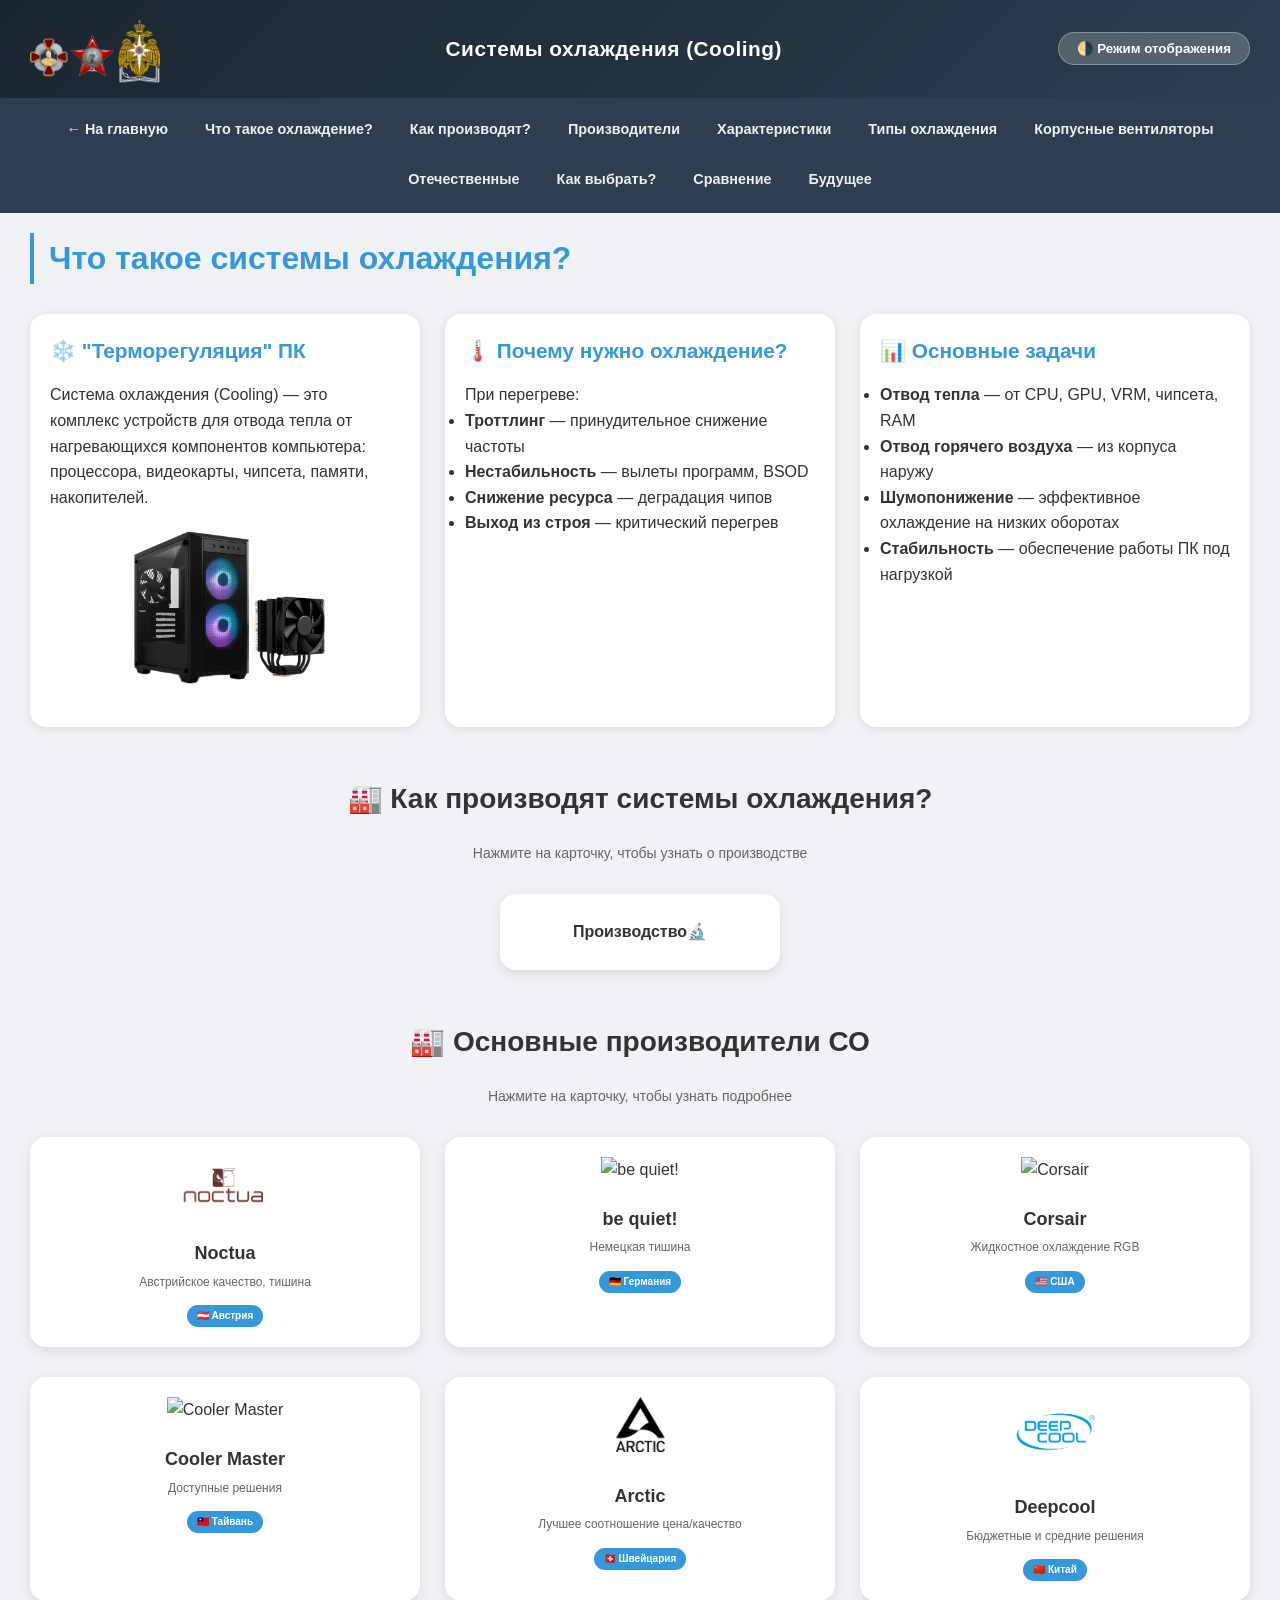
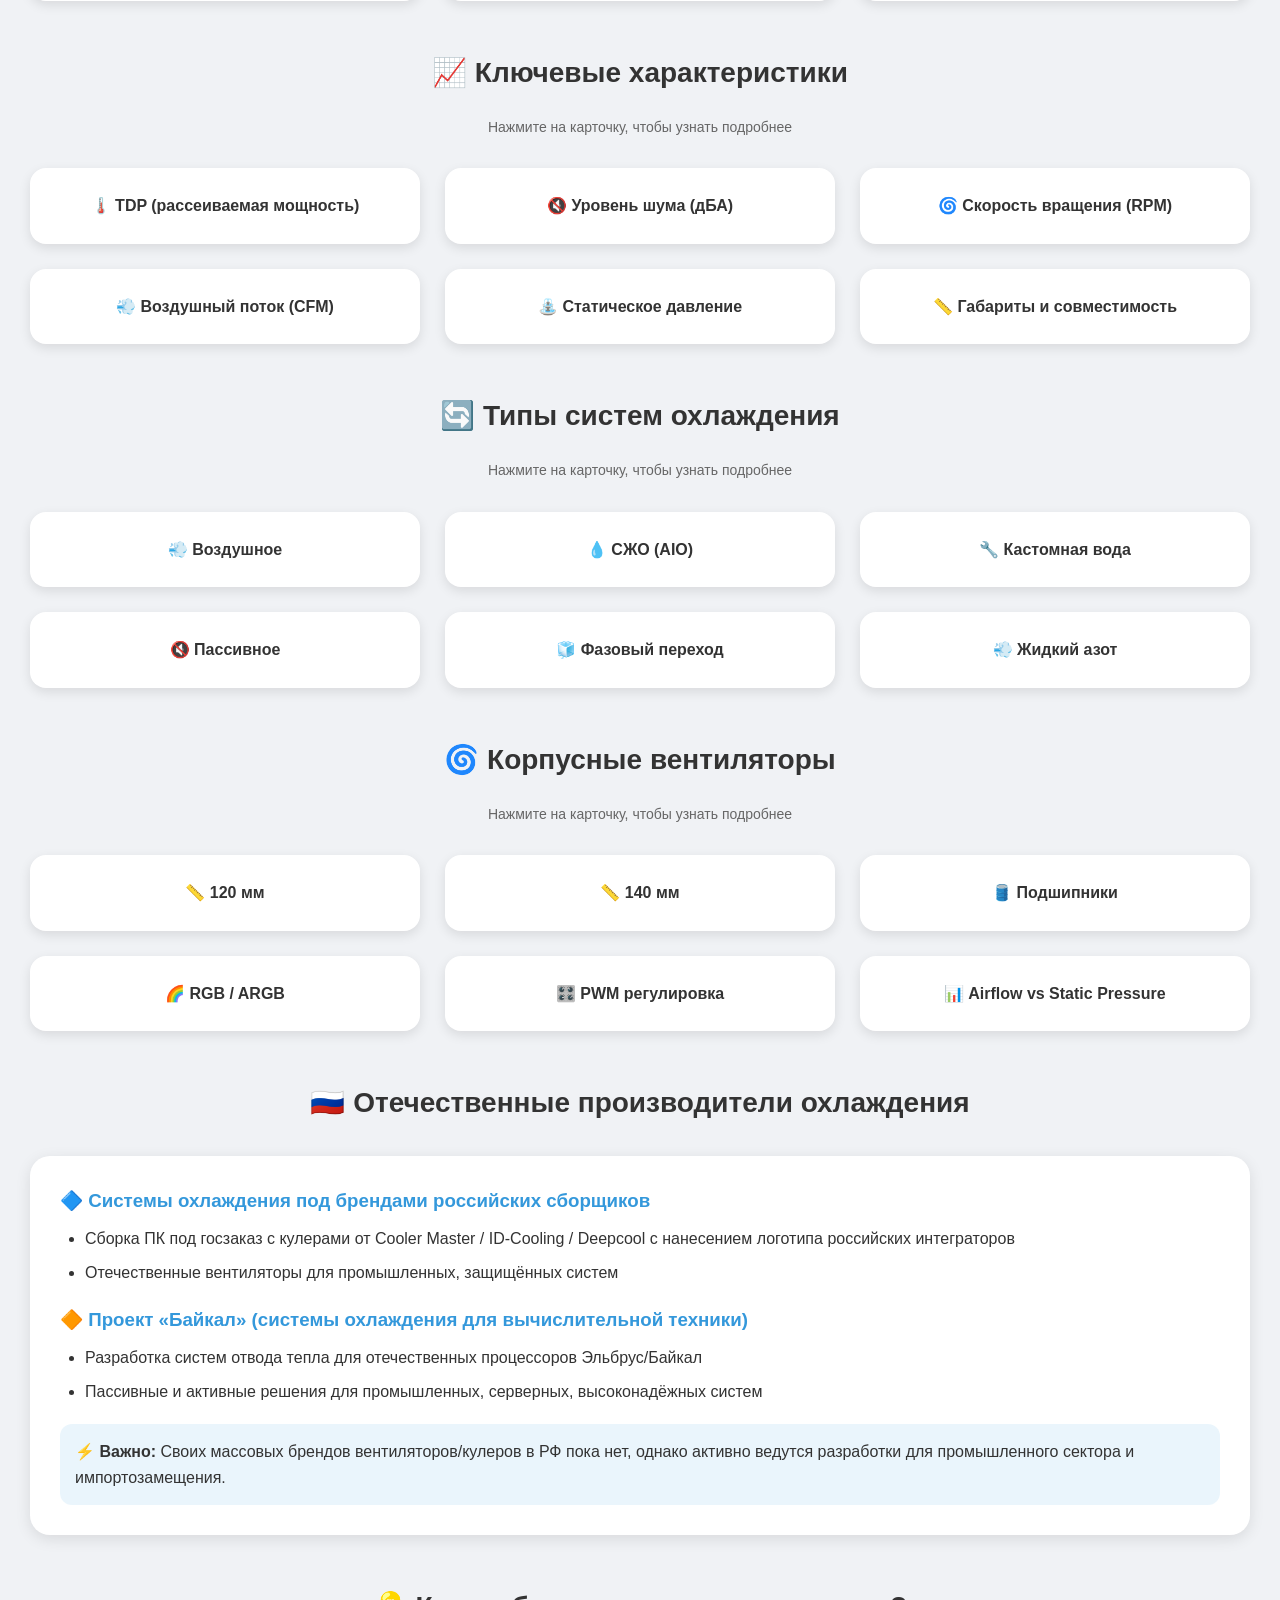
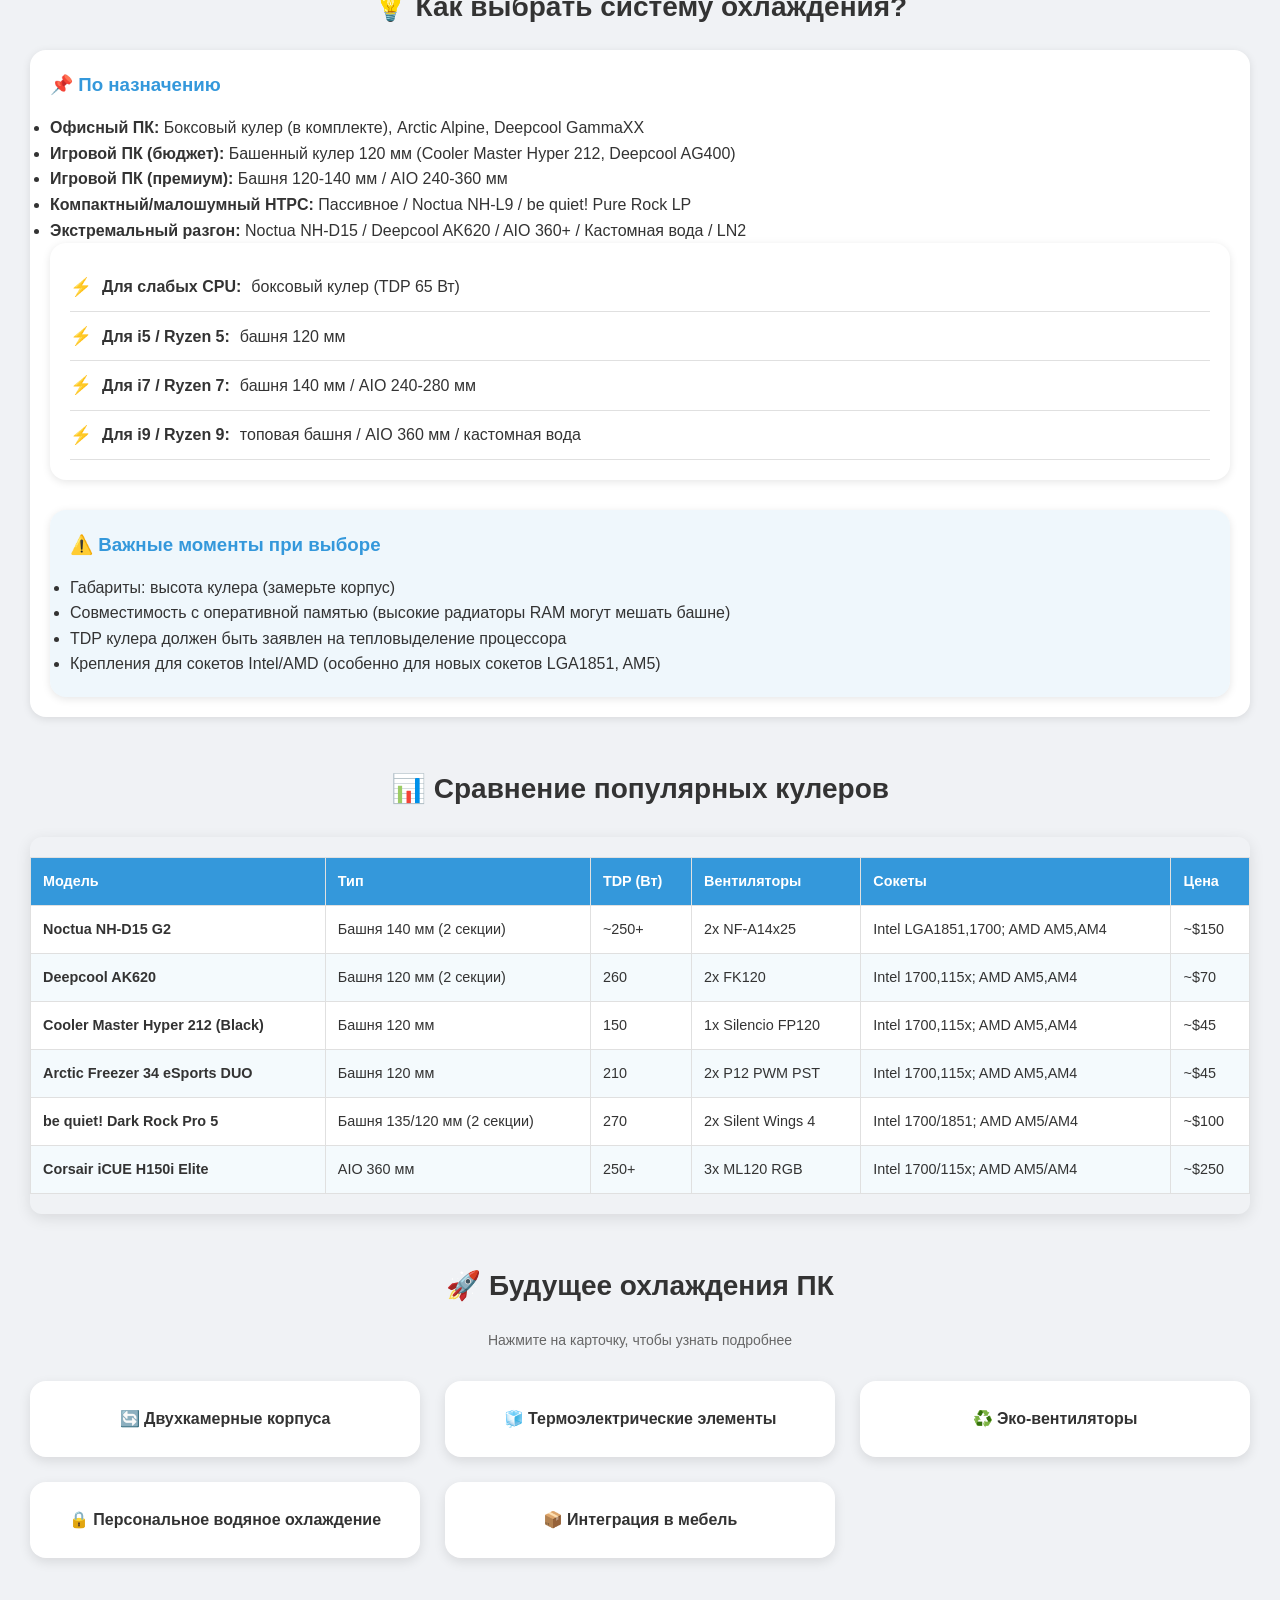
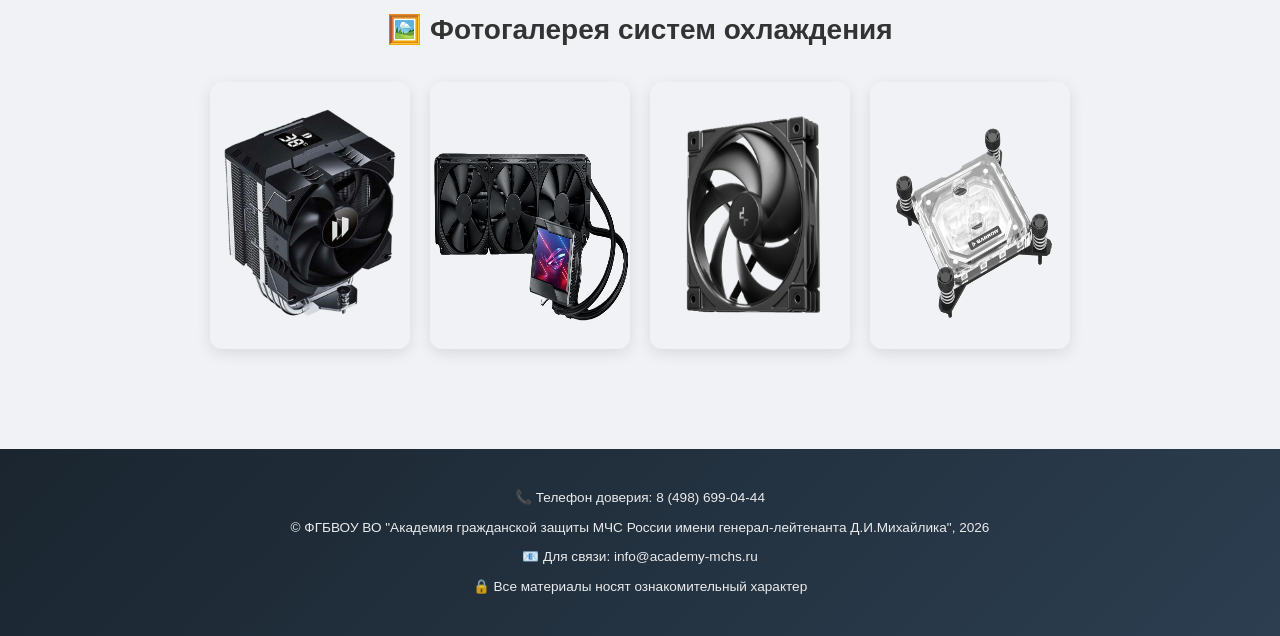
==== commit d04d95f0: "Add files via upload" ====
--- a/HTML/cooling.html
+++ b/HTML/cooling.html
@@ -3,8 +3,8 @@
 <head>
   <meta charset="UTF-8">
   <meta name="viewport" content="width=device-width, initial-scale=1.0">
-  <title>Системы охлаждения - Cooling | Информационно-справочное пособие</title>
-
+  <title>Системы охлаждения - Cooling</title>
+  <link rel="icon" href="./PNG/favicon_io/favicon.ico" type="image/x-icon">
   <link rel="stylesheet" href="../CSS/style.css">
   <link href="https://cdn.jsdelivr.net/npm/aos@2.3.4/dist/aos.css" rel="stylesheet">
   
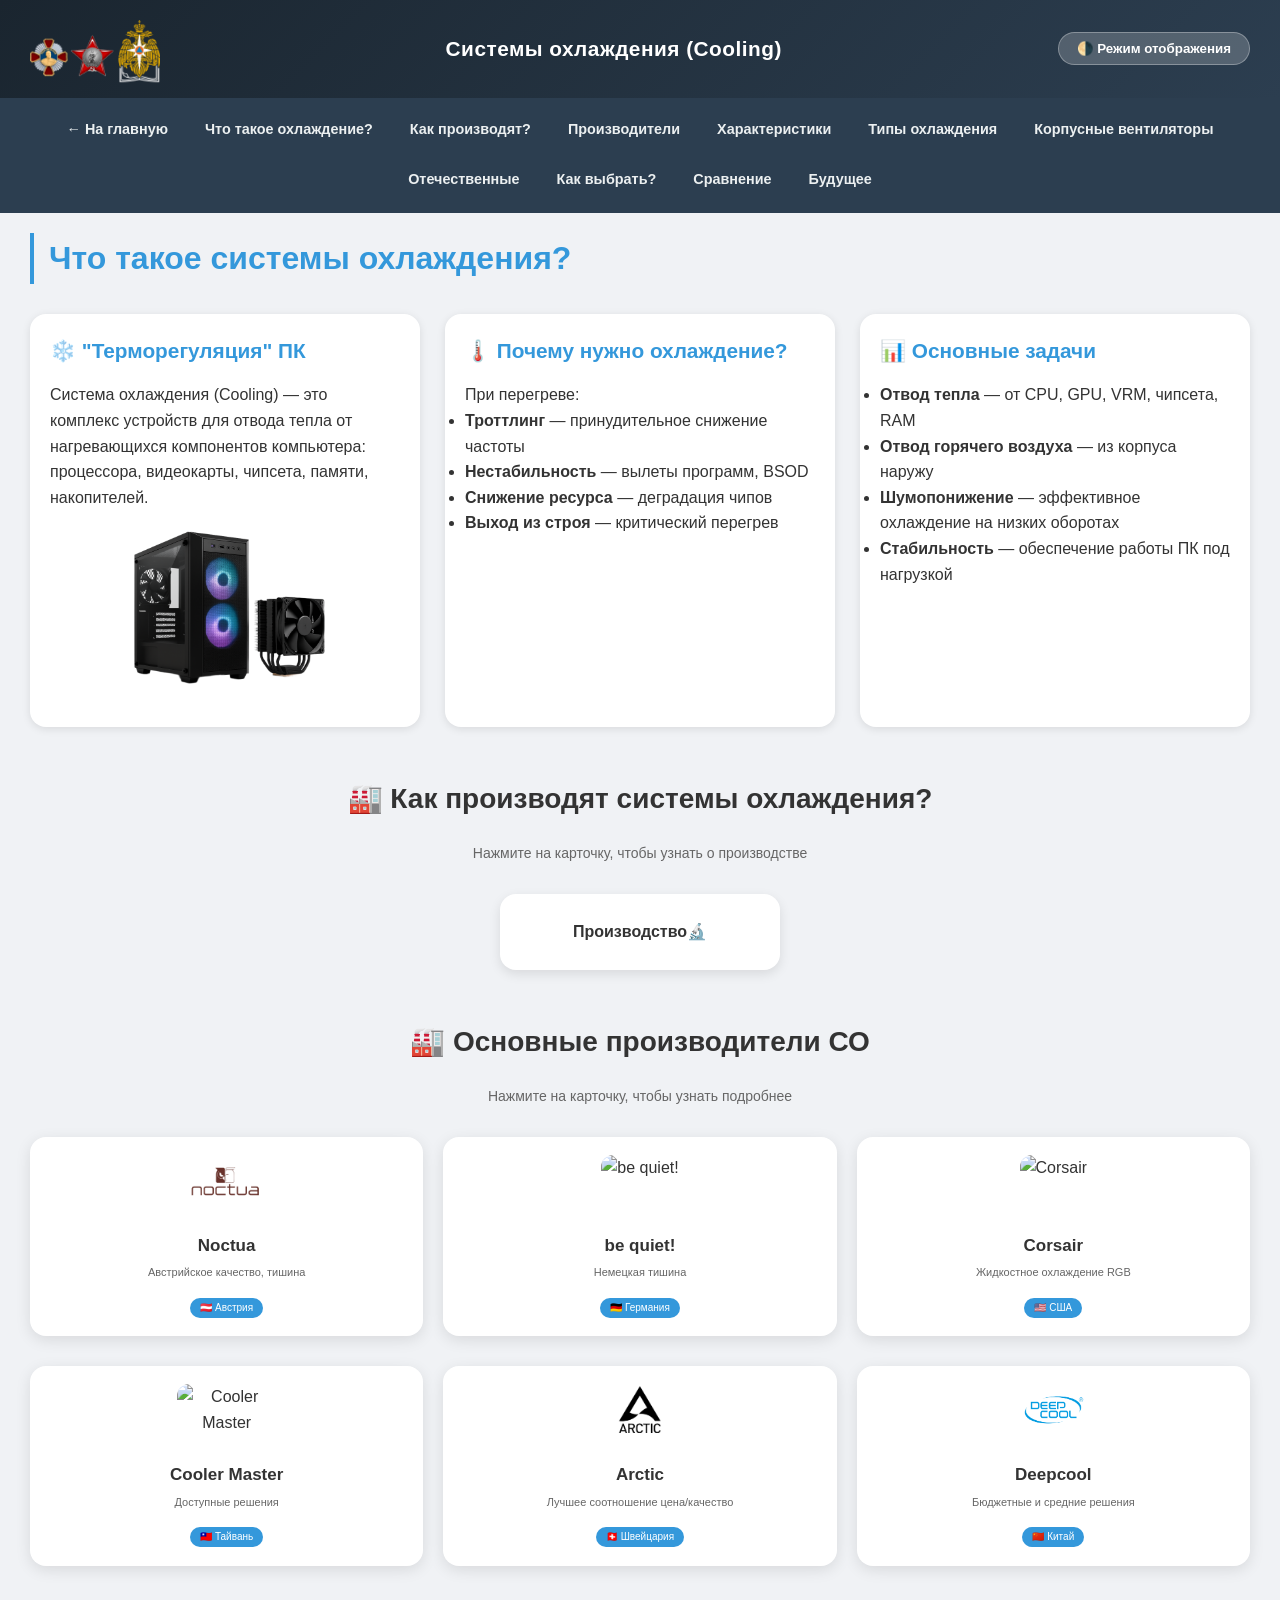
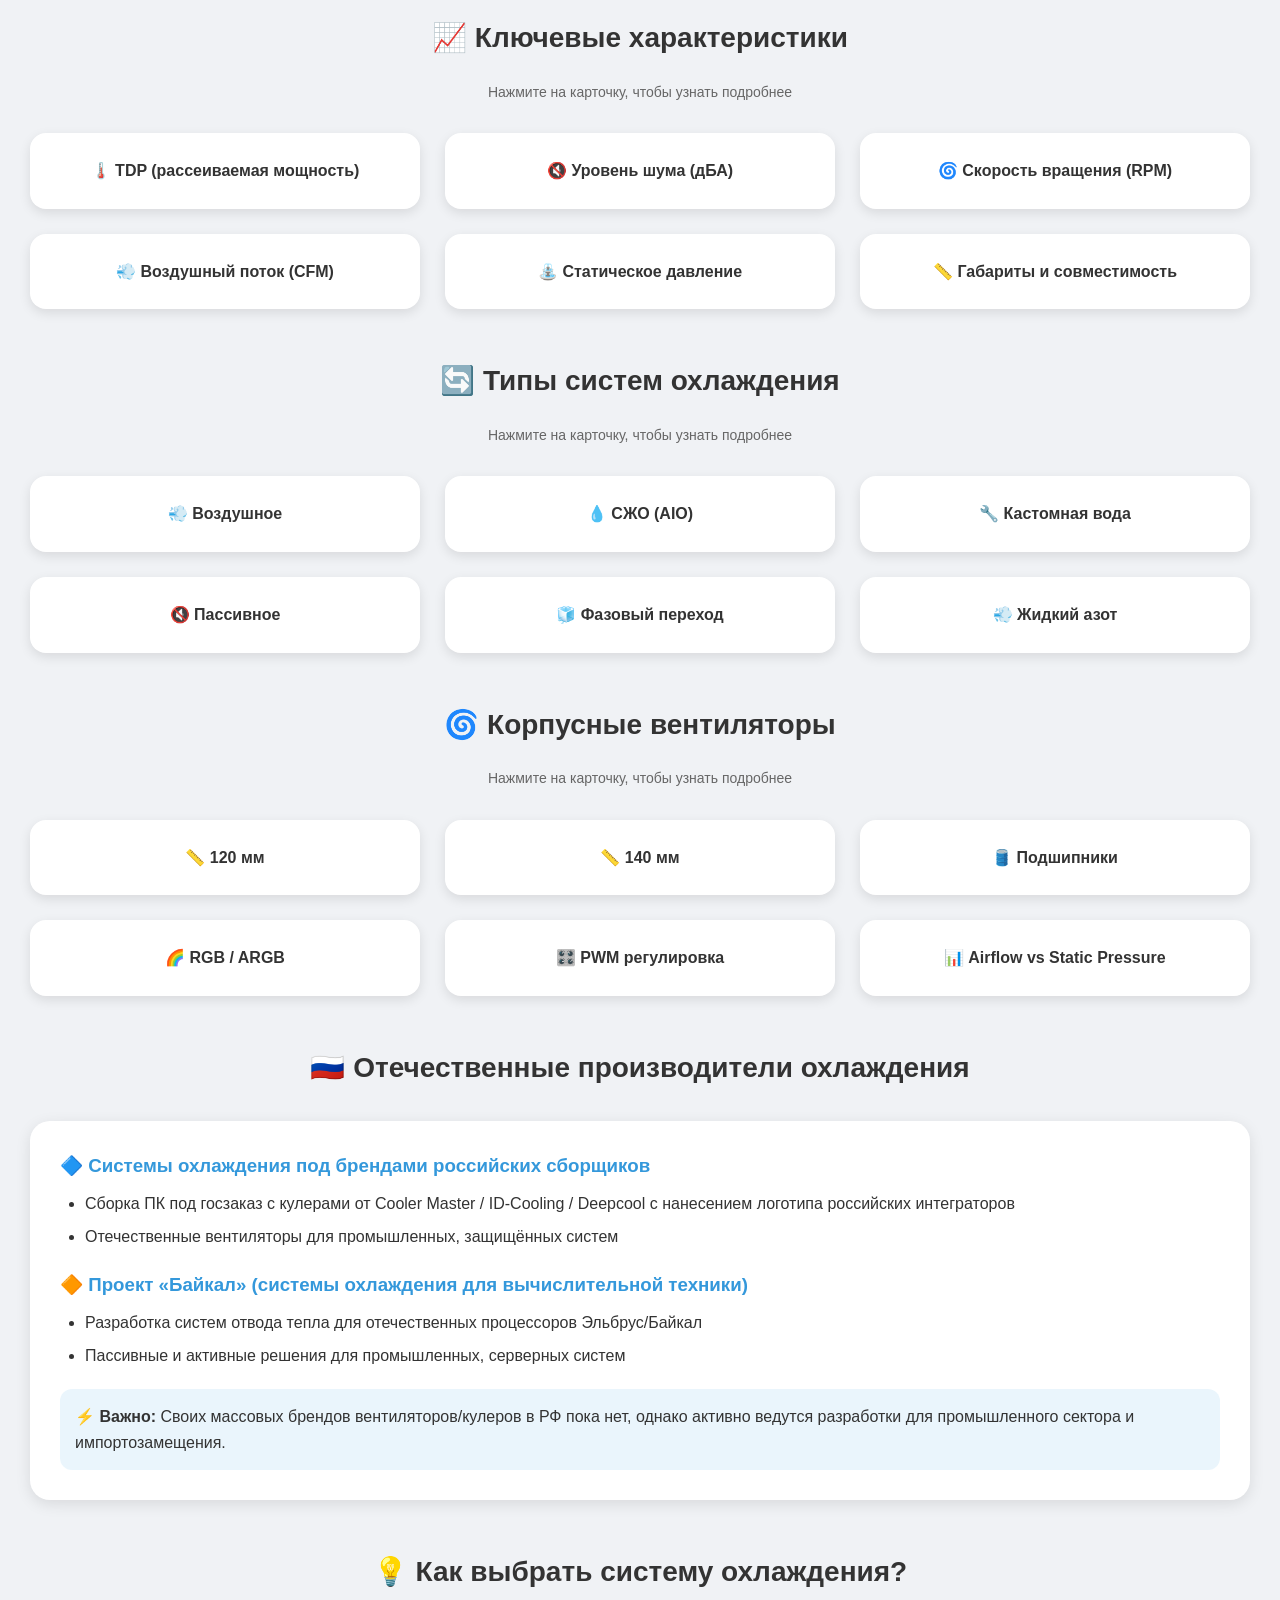
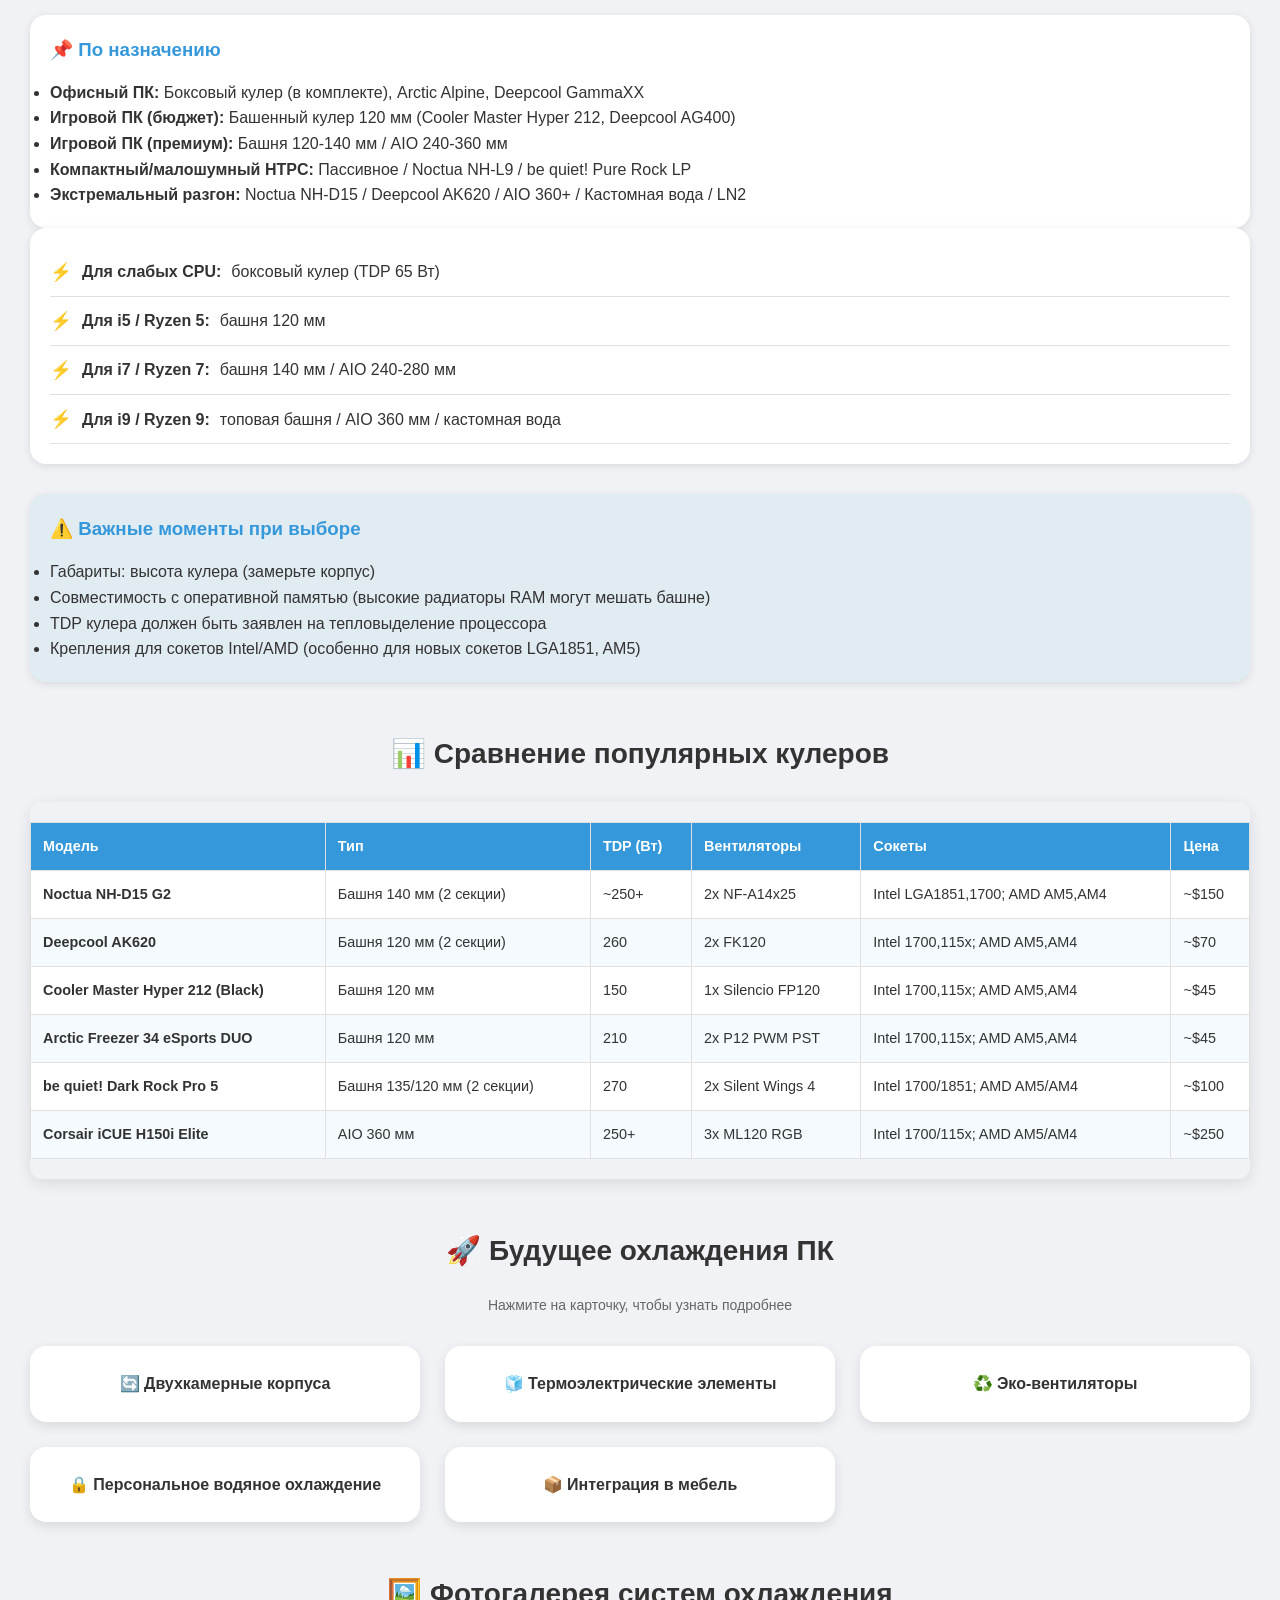
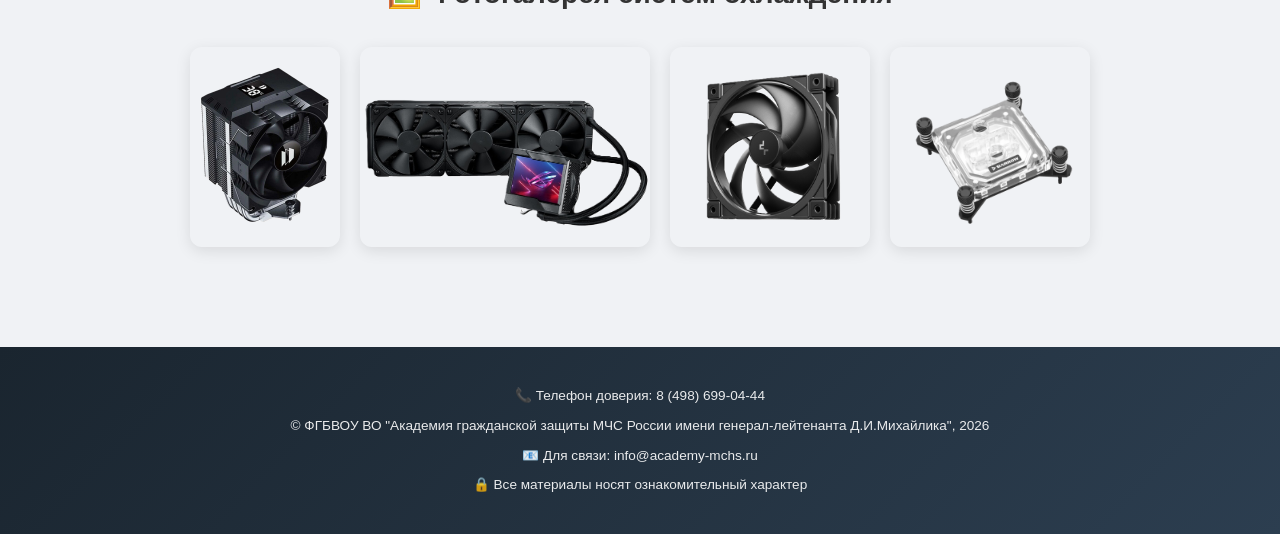
==== commit 49d60ef1: "Add files via upload" ====
--- a/HTML/cooling.html
+++ b/HTML/cooling.html
@@ -2,13 +2,48 @@
 <html lang="ru">
 <head>
   <meta charset="UTF-8">
-  <meta name="viewport" content="width=device-width, initial-scale=1.0">
+  <meta name="viewport" content="width=device-width, initial-scale=1.0, viewport-fit=cover">
   <title>Системы охлаждения - Cooling</title>
   <link rel="icon" href="./PNG/favicon_io/favicon.ico" type="image/x-icon">
   <link rel="stylesheet" href="../CSS/style.css">
   <link href="https://cdn.jsdelivr.net/npm/aos@2.3.4/dist/aos.css" rel="stylesheet">
   
   <style>
+    /* Бургер-меню (только для мобильных) */
+    .mobile-menu-btn {
+      display: none;
+      background: rgba(255, 255, 255, 0.15);
+      border: none;
+      cursor: pointer;
+      padding: 6px 10px;
+      border-radius: 6px;
+      flex-direction: column;
+      align-items: center;
+      justify-content: center;
+    }
+    
+    .mobile-menu-btn span {
+      display: block;
+      width: 20px;
+      height: 2px;
+      margin: 3px 0;
+      background-color: #fff;
+      border-radius: 2px;
+      transition: all 0.3s ease;
+    }
+    
+    .mobile-menu-btn.active span:nth-child(1) {
+      transform: rotate(45deg) translate(4px, 4px);
+    }
+    
+    .mobile-menu-btn.active span:nth-child(2) {
+      opacity: 0;
+    }
+    
+    .mobile-menu-btn.active span:nth-child(3) {
+      transform: rotate(-45deg) translate(5px, -5px);
+    }
+    
     /* Сетки для карточек - по 3 в ряд */
     .manufacturers-grid, .features-grid, .types-grid, .fans-grid, .future-grid {
       display: grid;
@@ -17,39 +52,117 @@
       margin: 30px 0;
     }
     
-    /* Стили карточек производителей */
-    .manufacturer-card {
-      background: var(--card-bg);
-      border-radius: 16px;
-      padding: 20px 15px;
-      text-align: center;
-      transition: all 0.3s ease;
-      cursor: pointer;
-      box-shadow: 0 4px 12px rgba(0,0,0,0.1);
-    }
-    
-    .manufacturer-card:hover {
-      transform: translateY(-5px);
-      box-shadow: 0 8px 20px rgba(0, 150, 255, 0.3);
-    }
-    
-    .manufacturer-card img {
-      width: 100px;
-      height: auto;
-      margin-bottom: 12px;
-    }
-    
-    .manufacturer-card h3 {
-      font-size: 18px;
-      margin: 10px 0 5px;
-      color: var(--text-color);
-    }
-    
-    .manufacturer-card p {
-      font-size: 12px;
-      color: var(--text-light);
-      margin: 5px 0;
-    }
+    /* Стили карточек производителей - КОМПАКТНАЯ версия (как в CPU) */
+.manufacturers-grid {
+  display: grid;
+  grid-template-columns: repeat(3, 1fr);
+  gap: 20px;
+  margin: 30px 0;
+}
+
+.manufacturer-card {
+  background: var(--card-bg);
+  border-radius: 16px;
+  padding: 18px 15px;
+  transition: all 0.3s ease;
+  cursor: pointer;
+  box-shadow: var(--shadow);
+  display: flex;
+  flex-direction: column;
+  text-align: center;
+}
+
+.manufacturer-card:hover {
+  transform: translateY(-5px);
+  box-shadow: var(--shadow-hover);
+}
+
+/* Блок с изображениями - без отдельного фона, компактный */
+.manufacturer-card .card-image {
+  display: flex;
+  align-items: center;
+  justify-content: center;
+  gap: 10px;
+  flex-wrap: wrap;
+  margin-bottom: 12px;
+  min-height: 65px;
+}
+
+.manufacturer-card .card-image img {
+  width: auto;
+  max-width: 85px;
+  height: 50px;
+  object-fit: contain;
+}
+
+/* Для широких логотипов */
+.manufacturer-card .card-image img[alt*="be quiet!"],
+.manufacturer-card .card-image img[alt*="Cooler Master"] {
+  max-width: 100px;
+}
+
+/* Выборочное осветление логотипов в тёмной теме */
+.dark-theme .manufacturer-card .card-image img[alt*="Corsair"],
+.dark-theme .manufacturer-card .card-image img[alt*="Cooler Master"],
+.dark-theme .manufacturer-card .card-image img[alt*="Arctic"] {
+  filter: brightness(0) invert(1);
+}
+
+/* Текстовая часть - компактно */
+.manufacturer-card .card-content h3 {
+  font-size: 17px;
+  margin: 0 0 5px 0;
+  color: var(--text-color);
+}
+
+.manufacturer-card .card-content p {
+  font-size: 11px;
+  color: var(--text-light);
+  margin: 0 0 8px 0;
+}
+
+.manufacturer-card .badge {
+  display: inline-block;
+  background: var(--highlight-color);
+  color: white;
+  padding: 2px 10px;
+  border-radius: 20px;
+  font-size: 10px;
+  font-weight: 500;
+}
+
+/* Адаптивность для планшетов */
+@media (max-width: 900px) and (min-width: 769px) {
+  .manufacturers-grid {
+    grid-template-columns: repeat(2, 1fr);
+  }
+}
+
+/* Адаптивность для мобильных */
+@media (max-width: 768px) {
+  .manufacturers-grid {
+    grid-template-columns: 1fr;
+    gap: 15px;
+  }
+  
+  .manufacturer-card {
+    padding: 15px;
+  }
+  
+  .manufacturer-card .card-image {
+    min-height: 55px;
+  }
+  
+  .manufacturer-card .card-image img {
+    max-width: 70px;
+    height: 40px;
+  }
+  
+  .manufacturer-card .card-image img[alt*="be quiet!"],
+  .manufacturer-card .card-image img[alt*="Cooler Master"] {
+    max-width: 85px;
+  }
+}
     
     /* Стили карточек */
     .feature-card, .type-card, .fan-card, .future-card {
@@ -224,18 +337,220 @@
       margin: 30px 0;
     }
     
-    /* Адаптивность */
-    @media (max-width: 900px) {
+    /* ПК версия (по умолчанию) */
+    header {
+      display: flex;
+      align-items: center;
+      justify-content: space-between;
+      background: linear-gradient(135deg, #1a252f 0%, #2c3e50 100%);
+      color: #fff;
+      padding: 15px 30px;
+      flex-wrap: wrap;
+      gap: 15px;
+    }
+    
+    .logo {
+      width: 130px;
+      height: auto;
+      margin-right: 10px;
+    }
+    
+    .header-title {
+      flex: 1;
+      text-align: center;
+    }
+    
+    .header-title h1 {
+      margin: 0;
+      font-size: 1.3rem;
+      letter-spacing: 0.5px;
+    }
+    
+    .theme-toggle {
+      cursor: pointer;
+      background: rgba(255, 255, 255, 0.2);
+      border: 1px solid rgba(255, 255, 255, 0.3);
+      padding: 8px 18px;
+      border-radius: 30px;
+      font-weight: bold;
+      color: #fff;
+      transition: all 0.3s ease;
+    }
+    
+    .theme-toggle:hover {
+      background: rgba(255, 255, 255, 0.35);
+      transform: scale(1.05);
+    }
+    
+    /* Навбар (ПК) */
+    #navbar {
+      display: flex;
+      justify-content: center;
+      align-items: center;
+      flex-wrap: wrap;
+      background-color: var(--nav-bg);
+      padding: 10px 20px;
+      position: sticky;
+      top: 0;
+      z-index: 1000;
+      transition: background-color 0.3s ease;
+      gap: 5px;
+    }
+    
+    #navbar a {
+      color: #ecf0f1;
+      text-decoration: none;
+      padding: 10px 16px;
+      display: inline-block;
+      font-weight: 600;
+      font-size: 0.9rem;
+      transition: all 0.3s ease;
+      border-bottom: 2px solid transparent;
+    }
+    
+    #navbar a:hover {
+      border-bottom-color: var(--highlight-color);
+      color: var(--highlight-color);
+    }
+    
+    /* ========== МОБИЛЬНАЯ ВЕРСИЯ ========== */
+    @media (max-width: 768px) {
+      header {
+        display: flex !important;
+        flex-direction: row !important;
+        align-items: center !important;
+        justify-content: space-between !important;
+        padding: 10px 15px !important;
+        gap: 12px !important;
+      }
+      
+      .logo {
+        width: 55px !important;
+        height: auto !important;
+        flex-shrink: 0 !important;
+        margin-right: 0 !important;
+      }
+      
+      .header-right {
+        flex: 1;
+        display: flex;
+        flex-direction: column;
+        gap: 8px;
+      }
+      
+      .header-title {
+        text-align: center;
+      }
+      
+      .header-title h1 {
+        font-size: 11px !important;
+        margin: 0 !important;
+        white-space: nowrap !important;
+      }
+      
+      .header-buttons {
+        display: flex;
+        align-items: center;
+        justify-content: flex-end;
+        gap: 8px;
+      }
+      
+      .theme-toggle {
+        padding: 4px 8px !important;
+        font-size: 10px !important;
+        background: rgba(255, 255, 255, 0.15) !important;
+        border-radius: 6px !important;
+        border: none !important;
+        white-space: nowrap !important;
+      }
+      
+      .mobile-menu-btn {
+        display: flex !important;
+        padding: 4px 8px !important;
+      }
+      
+      .mobile-menu-btn span {
+        width: 16px !important;
+        margin: 2px 0 !important;
+      }
+      
+      #navbar {
+        display: none !important;
+        position: absolute !important;
+        top: 70px !important;
+        left: 0 !important;
+        right: 0 !important;
+        background-color: #2c3e50 !important;
+        padding: 12px !important;
+        z-index: 1001 !important;
+      }
+      
+      #navbar.open {
+        display: flex !important;
+        flex-direction: column !important;
+      }
+      
+      #navbar a {
+        padding: 10px !important;
+        font-size: 13px !important;
+        text-align: center !important;
+        border-bottom: 1px solid rgba(255,255,255,0.1) !important;
+      }
+      
+      #navbar a:last-child {
+        border-bottom: none !important;
+      }
+      
+      .manufacturers-grid, .features-grid, .types-grid, .fans-grid, .future-grid {
+        grid-template-columns: 1fr;
+      }
+    }
+    
+    @media (max-width: 900px) and (min-width: 769px) {
       .manufacturers-grid, .features-grid, .types-grid, .fans-grid, .future-grid {
         grid-template-columns: repeat(2, 1fr);
       }
     }
-    
-    @media (max-width: 600px) {
-      .manufacturers-grid, .features-grid, .types-grid, .fans-grid, .future-grid {
-        grid-template-columns: 1fr;
-      }
-    }
+	/* ========================================
+   УЛУЧШЕННАЯ ФОТОГАЛЕРЕЯ
+   ======================================== */
+
+.image-gallery {
+  display: flex;
+  flex-wrap: wrap;
+  gap: 20px;
+  justify-content: center;
+  margin: 30px 0;
+}
+
+.image-gallery img {
+  width: auto;
+  max-width: 100%;
+  height: 200px;
+  object-fit: cover;
+  border-radius: 12px;
+  transition: all 0.3s ease;
+  box-shadow: var(--shadow);
+  cursor: pointer;
+}
+
+.image-gallery img:hover {
+  transform: scale(1.03);
+  box-shadow: var(--shadow-hover);
+}
+
+/* Для мобильных — увеличиваем отображение */
+@media (max-width: 768px) {
+  .image-gallery img {
+    height: 150px;
+  }
+}
+
+@media (max-width: 480px) {
+  .image-gallery img {
+    height: 120px;
+  }
+}
   </style>
 </head>
 <body>
@@ -251,6 +566,9 @@
     <h1>Системы охлаждения (Cooling)</h1>
   </div>
   <button class="theme-toggle" onclick="toggleTheme()">🌗 Режим отображения</button>
+  <button class="mobile-menu-btn" id="mobileMenuBtn">
+    <span></span><span></span><span></span>
+  </button>
 </header>
 
 <nav id="navbar">
@@ -313,87 +631,113 @@
   <h2 id="manufacturers" class="section-title" data-aos="fade-up">🏭 Основные производители СО</h2>
   <p class="section-subtitle" data-aos="fade-up">Нажмите на карточку, чтобы узнать подробнее</p>
   
-  <div class="manufacturers-grid" data-aos="fade-up">
-    <div class="manufacturer-card" onclick="showSeries('noctua')">
+  <!-- Первый ряд: Noctua, be quiet!, Corsair -->
+<div class="manufacturers-grid" data-aos="fade-up">
+  <div class="manufacturer-card" onclick="showSeries('noctua')">
+    <div class="card-image">
       <img src="../PNG/noctua-logo.png" alt="Noctua">
+    </div>
+    <div class="card-content">
       <h3>Noctua</h3>
       <p>Австрийское качество, тишина</p>
       <span class="badge">🇦🇹 Австрия</span>
     </div>
-
-    <div class="manufacturer-card" onclick="showSeries('bequiet')">
+  </div>
+
+  <div class="manufacturer-card" onclick="showSeries('bequiet')">
+    <div class="card-image">
       <img src="https://upload.wikimedia.org/wikipedia/commons/thumb/4/46/Be-quiet%21_Logo.svg/1280px-Be-quiet%21_Logo.svg.png" alt="be quiet!">
+    </div>
+    <div class="card-content">
       <h3>be quiet!</h3>
       <p>Немецкая тишина</p>
       <span class="badge">🇩🇪 Германия</span>
     </div>
-
-    <div class="manufacturer-card" onclick="showSeries('corsair')">
+  </div>
+
+  <div class="manufacturer-card" onclick="showSeries('corsair')">
+    <div class="card-image">
       <img src="https://aaelectronics.ru/upload/iblock/d50/icbpnyceafw61bmobthnje1eds7oxm0x.png" alt="Corsair">
+    </div>
+    <div class="card-content">
       <h3>Corsair</h3>
       <p>Жидкостное охлаждение RGB</p>
       <span class="badge">🇺🇸 США</span>
     </div>
   </div>
-
-  <div class="manufacturers-grid" data-aos="fade-up">
-    <div class="manufacturer-card" onclick="showSeries('coolermaster')">
+</div>
+
+<!-- Второй ряд: Cooler Master, Arctic, Deepcool -->
+<div class="manufacturers-grid" data-aos="fade-up">
+  <div class="manufacturer-card" onclick="showSeries('coolermaster')">
+    <div class="card-image">
       <img src="https://lip.radiostuff.ru/wa-data/public/shop/brands/21546/21546.png" alt="Cooler Master">
+    </div>
+    <div class="card-content">
       <h3>Cooler Master</h3>
       <p>Доступные решения</p>
       <span class="badge">🇹🇼 Тайвань</span>
     </div>
-
-    <div class="manufacturer-card" onclick="showSeries('arctic')">
+  </div>
+
+  <div class="manufacturer-card" onclick="showSeries('arctic')">
+    <div class="card-image">
       <img src="../PNG/arctic-logo.png" alt="Arctic">
+    </div>
+    <div class="card-content">
       <h3>Arctic</h3>
       <p>Лучшее соотношение цена/качество</p>
       <span class="badge">🇨🇭 Швейцария</span>
     </div>
-
-    <div class="manufacturer-card" onclick="showSeries('deepcool')">
+  </div>
+
+  <div class="manufacturer-card" onclick="showSeries('deepcool')">
+    <div class="card-image">
       <img src="../PNG/deepcool-logo.png" alt="Deepcool">
+    </div>
+    <div class="card-content">
       <h3>Deepcool</h3>
       <p>Бюджетные и средние решения</p>
       <span class="badge">🇨🇳 Китай</span>
     </div>
   </div>
+</div>
 
   <!-- ========== МОДАЛЬНЫЕ ОКНА ДЛЯ ПРОИЗВОДИТЕЛЕЙ ========== -->
   <div id="noctuaModal" class="modal">
     <div class="modal-content"><span class="close" onclick="closeModal('noctua')">&times;</span>
       <h3>🟤 Noctua</h3>
-      <ul><li>Лидер по воздушному охлаждению</li><li>Вентиляторы NF-A12x25, NF-F12</li><li>Кулеры: NH-D15, NH-U12A, NH-L9</li><li>Коричневая цветовая гамма + chromax.black</li><li>6 лет гарантии</li></ul>
+      <ul><li>Лидер по воздушному охлаждению</li><li>Вентиляторы NF-A12x25, NF-F12</li><li>Кулеры: NH-D15, NH-U12A, NH-L9</li><li>6 лет гарантии</li></ul>
     </div>
   </div>
   <div id="bequietModal" class="modal">
     <div class="modal-content"><span class="close" onclick="closeModal('bequiet')">&times;</span>
       <h3>⚫ be quiet!</h3>
-      <ul><li>Известны тишиной</li><li>Кулеры: Dark Rock Pro 5, Dark Rock Elite</li><li>Вентиляторы Silent Wings 4</li><li>Надёжная немецкая сборка</li></ul>
+      <ul><li>Известны тишиной</li><li>Кулеры: Dark Rock Pro 5, Dark Rock Elite</li><li>Вентиляторы Silent Wings 4</li></ul>
     </div>
   </div>
   <div id="corsairModal" class="modal">
     <div class="modal-content"><span class="close" onclick="closeModal('corsair')">&times;</span>
       <h3>🔴 Corsair</h3>
-      <ul><li>Лидер в жидкостном охлаждении</li><li>Серии: iCUE H150i, H100x</li><li>Вентиляторы: ML, LL, SP, AF серии, RGB</li><li>Собственная экосистема iCUE</li></ul>
+      <ul><li>Лидер в жидкостном охлаждении</li><li>Серии: iCUE H150i, H100x</li><li>Вентиляторы: ML, LL, SP, AF серии, RGB</li></ul>
     </div>
   </div>
   <div id="coolermasterModal" class="modal">
     <div class="modal-content"><span class="close" onclick="closeModal('coolermaster')">&times;</span>
       <h3>🟣 Cooler Master</h3>
-      <ul><li>Кулеры: Hyper 212 (легендарный), MasterAir, MasterLiquid CLC</li><li>Вентиляторы: SickleFlow, Mobius</li><li>Доступные решения</li></ul>
+      <ul><li>Кулеры: Hyper 212 (легендарный), MasterAir, MasterLiquid CLC</li><li>Вентиляторы: SickleFlow, Mobius</li></ul>
     </div>
   </div>
   <div id="arcticModal" class="modal">
     <div class="modal-content"><span class="close" onclick="closeModal('arctic')">&times;</span>
       <h3>🔵 Arctic</h3>
-      <ul><li>Лучшее соотношение цена/качество</li><li>Кулеры: Freezer 34 eSports DUO, Freezer A35</li><li>Вентиляторы P12/P14 PWM PST (Best Buy)</li><li>Жидкостные: Liquid Freezer III</li></ul>
+      <ul><li>Лучшее соотношение цена/качество</li><li>Кулеры: Freezer 34 eSports DUO, Freezer A35</li><li>Вентиляторы P12/P14 PWM PST</li><li>Жидкостные: Liquid Freezer III</li></ul>
     </div>
   </div>
   <div id="deepcoolModal" class="modal">
     <div class="modal-content"><span class="close" onclick="closeModal('deepcool')">&times;</span>
       <h3>🟢 Deepcool</h3>
-      <ul><li>Кулеры: AK620 (конкурент NH-D15), AG, Gammaxx</li><li>Жидкостные: Castle, LE, LS, Mystique, LT</li><li>Вентиляторы: FC120, MF120 GT</li></ul>
+      <ul><li>Кулеры: AK620 (конкурент NH-D15), AG, Gammaxx</li><li>Жидкостные: Castle, LE, LS, Mystique, LT</li></ul>
     </div>
   </div>
 
@@ -402,24 +746,12 @@
   <p class="section-subtitle" data-aos="fade-up">Нажмите на карточку, чтобы узнать подробнее</p>
   
   <div class="features-grid" data-aos="fade-up">
-    <div class="feature-card" onclick="showFeature('tdp')">
-      <h3>🌡️ TDP (рассеиваемая мощность)</h3>
-    </div>
-    <div class="feature-card" onclick="showFeature('noise')">
-      <h3>🔇 Уровень шума (дБА)</h3>
-    </div>
-    <div class="feature-card" onclick="showFeature('rpm')">
-      <h3>🌀 Скорость вращения (RPM)</h3>
-    </div>
-    <div class="feature-card" onclick="showFeature('airflow')">
-      <h3>💨 Воздушный поток (CFM)</h3>
-    </div>
-    <div class="feature-card" onclick="showFeature('static')">
-      <h3>⛲ Статическое давление</h3>
-    </div>
-    <div class="feature-card" onclick="showFeature('size')">
-      <h3>📏 Габариты и совместимость</h3>
-    </div>
+    <div class="feature-card" onclick="showFeature('tdp')"><h3>🌡️ TDP (рассеиваемая мощность)</h3></div>
+    <div class="feature-card" onclick="showFeature('noise')"><h3>🔇 Уровень шума (дБА)</h3></div>
+    <div class="feature-card" onclick="showFeature('rpm')"><h3>🌀 Скорость вращения (RPM)</h3></div>
+    <div class="feature-card" onclick="showFeature('airflow')"><h3>💨 Воздушный поток (CFM)</h3></div>
+    <div class="feature-card" onclick="showFeature('static')"><h3>⛲ Статическое давление</h3></div>
+    <div class="feature-card" onclick="showFeature('size')"><h3>📏 Габариты и совместимость</h3></div>
   </div>
 
   <!-- Модальные окна для характеристик -->
@@ -432,31 +764,31 @@
   <div id="noiseModal" class="modal">
     <div class="modal-content"><span class="close" onclick="closeModal('noise')">&times;</span>
       <h3>🔇 Уровень шума (дБА)</h3>
-      <p>Измеряется на определённых оборотах. 25-30 дБА — фоновый шум, 40+ дБА — слышно.</p>
+      <p>25-30 дБА — фоновый шум, 40+ дБА — слышно.</p>
     </div>
   </div>
   <div id="rpmModal" class="modal">
     <div class="modal-content"><span class="close" onclick="closeModal('rpm')">&times;</span>
       <h3>🌀 Скорость вращения (RPM)</h3>
-      <p>Обороты вентилятора. Влияет на воздушный поток и шум. Регулировка PWM (4-pin) лучше DC (3-pin).</p>
+      <p>Регулировка PWM (4-pin) лучше DC (3-pin).</p>
     </div>
   </div>
   <div id="airflowModal" class="modal">
     <div class="modal-content"><span class="close" onclick="closeModal('airflow')">&times;</span>
       <h3>💨 Воздушный поток (CFM)</h3>
-      <p>Куб. футов в минуту (метры куб./ч). Для корпусных вентиляторов важнее airflow.</p>
+      <p>Для корпусных вентиляторов важнее airflow.</p>
     </div>
   </div>
   <div id="staticModal" class="modal">
     <div class="modal-content"><span class="close" onclick="closeModal('static')">&times;</span>
       <h3>⛲ Статическое давление</h3>
-      <p>Способность «продавливать» воздух через препятствия (радиаторы, фильтры). Для кулеров/радиаторов важнее статическое давление.</p>
+      <p>Для кулеров/радиаторов важнее статическое давление.</p>
     </div>
   </div>
   <div id="sizeModal" class="modal">
     <div class="modal-content"><span class="close" onclick="closeModal('size')">&times;</span>
       <h3>📏 Габариты и совместимость</h3>
-      <p>Высота кулера должна влезать в корпус (160+ мм для ATX). Система Ж/О: размер радиатора (120/240/360/420 мм) и совместимость с корпусом.</p>
+      <p>Высота кулера должна влезать в корпус (160+ мм для ATX).</p>
     </div>
   </div>
 
@@ -467,7 +799,7 @@
       <ol>
         <li>Литьё основания радиатора, тепловых трубок</li>
         <li>Пайка трубок к основанию</li>
-        <li>Изготовление вентилятора (крыльчатка, мотор, подшипник)</li>
+        <li>Изготовление вентилятора</li>
         <li>Сборка СЖО (герметизация, заправка жидкостью)</li>
         <li>Контроль качества, тесты на утечку</li>
       </ol>
@@ -479,61 +811,48 @@
   <p class="section-subtitle" data-aos="fade-up">Нажмите на карточку, чтобы узнать подробнее</p>
   
   <div class="types-grid" data-aos="fade-up">
-    <div class="type-card" onclick="showType('air')">
-      <h3>💨 Воздушное</h3>
-    </div>
-    <div class="type-card" onclick="showType('aio')">
-      <h3>💧 СЖО (AIO)</h3>
-    </div>
-    <div class="type-card" onclick="showType('custom')">
-      <h3>🔧 Кастомная вода</h3>
-    </div>
-    <div class="type-card" onclick="showType('passive')">
-      <h3>🔇 Пассивное</h3>
-    </div>
-    <div class="type-card" onclick="showType('phase')">
-      <h3>🧊 Фазовый переход</h3>
-    </div>
-    <div class="type-card" onclick="showType('ln2')">
-      <h3>💨 Жидкий азот</h3>
-    </div>
-  </div>
-
-  <!-- Модальные окна для типов -->
+    <div class="type-card" onclick="showType('air')"><h3>💨 Воздушное</h3></div>
+    <div class="type-card" onclick="showType('aio')"><h3>💧 СЖО (AIO)</h3></div>
+    <div class="type-card" onclick="showType('custom')"><h3>🔧 Кастомная вода</h3></div>
+    <div class="type-card" onclick="showType('passive')"><h3>🔇 Пассивное</h3></div>
+    <div class="type-card" onclick="showType('phase')"><h3>🧊 Фазовый переход</h3></div>
+    <div class="type-card" onclick="showType('ln2')"><h3>💨 Жидкий азот</h3></div>
+  </div>
+
   <div id="airModal" class="modal">
     <div class="modal-content"><span class="close" onclick="closeModal('air')">&times;</span>
       <h3>💨 Воздушное охлаждение</h3>
-      <p>Радиатор + тепловые трубки + вентиляторы. Самый распространённый тип. Надёжный, безопасный, хорошее соотношение цена/шум/производительность.</p>
+      <p>Радиатор + тепловые трубки + вентиляторы. Самый распространённый тип.</p>
     </div>
   </div>
   <div id="aioModal" class="modal">
     <div class="modal-content"><span class="close" onclick="closeModal('aio')">&times;</span>
       <h3>💧 СЖО (All-in-One)</h3>
-      <p>Готовая система: водоблок, помпа, трубки, радиатор. Производительнее воздуха, компактнее кастомной воды. Риск протечки мал, но есть.</p>
+      <p>Готовая система: водоблок, помпа, трубки, радиатор.</p>
     </div>
   </div>
   <div id="customModal" class="modal">
     <div class="modal-content"><span class="close" onclick="closeModal('custom')">&times;</span>
       <h3>🔧 Кастомная вода</h3>
-      <p>Сборная система для энтузиастов. Максимальная производительность и внешний вид. Дорого, сложно в сборке и обслуживании.</p>
+      <p>Сборная система для энтузиастов.</p>
     </div>
   </div>
   <div id="passiveModal" class="modal">
     <div class="modal-content"><span class="close" onclick="closeModal('passive')">&times;</span>
       <h3>🔇 Пассивное охлаждение</h3>
-      <p>Без вентиляторов (только радиатор). Тишина, но ограниченная производительность. HTPC, низкопрофильные системы, промышленность.</p>
+      <p>Без вентиляторов (только радиатор). Тишина, но ограниченная производительность.</p>
     </div>
   </div>
   <div id="phaseModal" class="modal">
     <div class="modal-content"><span class="close" onclick="closeModal('phase')">&times;</span>
       <h3>🧊 Фазовый переход (Peltier)</h3>
-      <p>Может работать ниже комнатной температуры, дорого, высокое энергопотребление, риск конденсата. Редко встречается.</p>
+      <p>Может работать ниже комнатной температуры, дорого, высокое энергопотребление.</p>
     </div>
   </div>
   <div id="ln2Modal" class="modal">
     <div class="modal-content"><span class="close" onclick="closeModal('ln2')">&times;</span>
       <h3>💨 Жидкий азот (LN2)</h3>
-      <p>Экстремальный разгон (-196°C), нужна специальная посуда (пот). Только для бенчмарков и рекордов.</p>
+      <p>Экстремальный разгон (-196°C). Только для бенчмарков и рекордов.</p>
     </div>
   </div>
 
@@ -542,37 +861,24 @@
   <p class="section-subtitle" data-aos="fade-up">Нажмите на карточку, чтобы узнать подробнее</p>
   
   <div class="fans-grid" data-aos="fade-up">
-    <div class="fan-card" onclick="showFan('size120')">
-      <h3>📏 120 мм</h3>
-    </div>
-    <div class="fan-card" onclick="showFan('size140')">
-      <h3>📏 140 мм</h3>
-    </div>
-    <div class="fan-card" onclick="showFan('bearing')">
-      <h3>🛢️ Подшипники</h3>
-    </div>
-    <div class="fan-card" onclick="showFan('rgb')">
-      <h3>🌈 RGB / ARGB</h3>
-    </div>
-    <div class="fan-card" onclick="showFan('pwm')">
-      <h3>🎛️ PWM регулировка</h3>
-    </div>
-    <div class="fan-card" onclick="showFan('optimization')">
-      <h3>📊 Airflow vs Static Pressure</h3>
-    </div>
-  </div>
-
-  <!-- Модальные окна для вентиляторов -->
+    <div class="fan-card" onclick="showFan('size120')"><h3>📏 120 мм</h3></div>
+    <div class="fan-card" onclick="showFan('size140')"><h3>📏 140 мм</h3></div>
+    <div class="fan-card" onclick="showFan('bearing')"><h3>🛢️ Подшипники</h3></div>
+    <div class="fan-card" onclick="showFan('rgb')"><h3>🌈 RGB / ARGB</h3></div>
+    <div class="fan-card" onclick="showFan('pwm')"><h3>🎛️ PWM регулировка</h3></div>
+    <div class="fan-card" onclick="showFan('optimization')"><h3>📊 Airflow vs Static Pressure</h3></div>
+  </div>
+
   <div id="size120Modal" class="modal">
     <div class="modal-content"><span class="close" onclick="closeModal('size120')">&times;</span>
       <h3>📏 120 мм стандарт</h3>
-      <p>Самый распространённый размер. Хороший баланс производительности и шума. Радиаторы 240/360 мм используют 120 мм.</p>
+      <p>Самый распространённый размер. Хороший баланс производительности и шума.</p>
     </div>
   </div>
   <div id="size140Modal" class="modal">
     <div class="modal-content"><span class="close" onclick="closeModal('size140')">&times;</span>
       <h3>📏 140 мм</h3>
-      <p>Тише, чем 120 мм при том же воздушном потоке. Меньше выбор, дороже. Корпуса с поддержкой 140 мм и радиаторы под 280/420 мм.</p>
+      <p>Тише, чем 120 мм при том же воздушном потоке.</p>
     </div>
   </div>
   <div id="bearingModal" class="modal">
@@ -584,19 +890,19 @@
   <div id="rgbModal" class="modal">
     <div class="modal-content"><span class="close" onclick="closeModal('rgb')">&times;</span>
       <h3>🌈 RGB (12V) vs ARGB (5V)</h3>
-      <p>RGB — 1 цвет на все светодиоды. ARGB (Addressable) — индивидуальная подсветка каждого светодиода сложными эффектами.</p>
+      <p>RGB — 1 цвет на все светодиоды. ARGB — индивидуальная подсветка каждого светодиода.</p>
     </div>
   </div>
   <div id="pwmModal" class="modal">
     <div class="modal-content"><span class="close" onclick="closeModal('pwm')">&times;</span>
       <h3>🎛️ PWM (4-pin)</h3>
-      <p>Плавное регулирование в широком диапазоне через ШИМ-сигнал. Лучше DC (3-pin) для регулировки.</p>
+      <p>Плавное регулирование в широком диапазоне через ШИМ-сигнал.</p>
     </div>
   </div>
   <div id="optimizationModal" class="modal">
     <div class="modal-content"><span class="close" onclick="closeModal('optimization')">&times;</span>
       <h3>📊 Airflow vs Static Pressure</h3>
-      <p>Airflow (CFM) — важнее для продува корпуса. Static Pressure (mmH₂O) — для радиаторов, плотных фильтров.</p>
+      <p>Airflow — для продува корпуса. Static Pressure — для радиаторов, плотных фильтров.</p>
     </div>
   </div>
 
@@ -613,7 +919,7 @@
     <h3>🔶 Проект «Байкал» (системы охлаждения для вычислительной техники)</h3>
     <ul>
       <li>Разработка систем отвода тепла для отечественных процессоров Эльбрус/Байкал</li>
-      <li>Пассивные и активные решения для промышленных, серверных, высоконадёжных систем</li>
+      <li>Пассивные и активные решения для промышленных, серверных систем</li>
     </ul>
     
     <p style="margin-top: 20px; padding: 15px; background: rgba(52,152,219,0.1); border-radius: 12px;">
@@ -633,7 +939,9 @@
       <li><strong>Компактный/малошумный HTPC:</strong> Пассивное / Noctua NH-L9 / be quiet! Pure Rock LP</li>
       <li><strong>Экстремальный разгон:</strong> Noctua NH-D15 / Deepcool AK620 / AIO 360+ / Кастомная вода / LN2</li>
     </ul>
-	<div class="info-card" data-aos="fade-up" style="margin-bottom: 30px;">
+  </div>
+
+  <div class="info-card" data-aos="fade-up" style="margin-bottom: 30px;">
     <ul class="feature-list">
       <li><strong>Для слабых CPU:</strong> боксовый кулер (TDP 65 Вт)</li>
       <li><strong>Для i5 / Ryzen 5:</strong> башня 120 мм</li>
@@ -641,6 +949,7 @@
       <li><strong>Для i9 / Ryzen 9:</strong> топовая башня / AIO 360 мм / кастомная вода</li>
     </ul>
   </div>
+  
   <div class="info-card" data-aos="fade-up" style="background: rgba(52,152,219,0.08);">
     <h3>⚠️ Важные моменты при выборе</h3>
     <ul>
@@ -650,7 +959,6 @@
       <li>Крепления для сокетов Intel/AMD (особенно для новых сокетов LGA1851, AM5)</li>
     </ul>
   </div>
-  </div>
 
   <!-- ========== 9. СРАВНЕНИЕ ========== -->
   <h2 id="comparison" class="section-title" data-aos="fade-up">📊 Сравнение популярных кулеров</h2>
@@ -661,39 +969,70 @@
         <tr><th>Модель</th><th>Тип</th><th>TDP (Вт)</th><th>Вентиляторы</th><th>Сокеты</th><th>Цена</th></tr>
       </thead>
       <tbody>
-        <tr><td><strong>Noctua NH-D15 G2</strong></td><td>Башня 140 мм (2 секции)</td><td>~250+</td><td>2x NF-A14x25</td><td>Intel LGA1851,1700; AMD AM5,AM4</td><td>~$150</td></tr>
-        <tr><td><strong>Deepcool AK620</strong></td><td>Башня 120 мм (2 секции)</td><td>260</td><td>2x FK120</td><td>Intel 1700,115x; AMD AM5,AM4</td><td>~$70</td></tr>
-        <tr><td><strong>Cooler Master Hyper 212 (Black)</strong></td><td>Башня 120 мм</td><td>150</td><td>1x Silencio FP120</td><td>Intel 1700,115x; AMD AM5,AM4</td><td>~$45</td></tr>
-        <tr><td><strong>Arctic Freezer 34 eSports DUO</strong></td><td>Башня 120 мм</td><td>210</td><td>2x P12 PWM PST</td><td>Intel 1700,115x; AMD AM5,AM4</td><td>~$45</td></tr>
-        <tr><td><strong>be quiet! Dark Rock Pro 5</strong></td><td>Башня 135/120 мм (2 секции)</td><td>270</td><td>2x Silent Wings 4</td><td>Intel 1700/1851; AMD AM5/AM4</td><td>~$100</td></tr>
-        <tr><td><strong>Corsair iCUE H150i Elite</strong></td><td>AIO 360 мм</td><td>250+</td><td>3x ML120 RGB</td><td>Intel 1700/115x; AMD AM5/AM4</td><td>~$250</td></tr>
+        <tr>
+          <td><strong>Noctua NH-D15 G2</strong>
+          <td>Башня 140 мм (2 секции)
+          <td>~250+
+          <td>2x NF-A14x25
+          <td>Intel LGA1851,1700; AMD AM5,AM4
+          <td>~$150
+        </tr>
+        <tr>
+          <td><strong>Deepcool AK620</strong>
+          <td>Башня 120 мм (2 секции)
+          <td>260
+          <td>2x FK120
+          <td>Intel 1700,115x; AMD AM5,AM4
+          <td>~$70
+        </tr>
+        <tr>
+          <td><strong>Cooler Master Hyper 212 (Black)</strong>
+          <td>Башня 120 мм
+          <td>150
+          <td>1x Silencio FP120
+          <td>Intel 1700,115x; AMD AM5,AM4
+          <td>~$45
+        </tr>
+        <tr>
+          <td><strong>Arctic Freezer 34 eSports DUO</strong>
+          <td>Башня 120 мм
+          <td>210
+          <td>2x P12 PWM PST
+          <td>Intel 1700,115x; AMD AM5,AM4
+          <td>~$45
+        </tr>
+        <tr>
+          <td><strong>be quiet! Dark Rock Pro 5</strong>
+          <td>Башня 135/120 мм (2 секции)
+          <td>270
+          <td>2x Silent Wings 4
+          <td>Intel 1700/1851; AMD AM5/AM4
+          <td>~$100
+        </tr>
+        <tr>
+          <td><strong>Corsair iCUE H150i Elite</strong>
+          <td>AIO 360 мм
+          <td>250+
+          <td>3x ML120 RGB
+          <td>Intel 1700/115x; AMD AM5/AM4
+          <td>~$250
+        </tr>
       </tbody>
     </table>
   </div>
 
-  <!-- ========== 10. БУДУЩЕЕ ОХЛАЖДЕНИЯ ========== -->
+  <!-- ========== 10. БУДУЩЕЕ ========== -->
   <h2 id="future" class="section-title" data-aos="fade-up">🚀 Будущее охлаждения ПК</h2>
   <p class="section-subtitle" data-aos="fade-up">Нажмите на карточку, чтобы узнать подробнее</p>
   
   <div class="future-grid" data-aos="fade-up">
-    <div class="future-card" onclick="showFuture('dualchambers')">
-      <h3>🔄 Двухкамерные корпуса</h3>
-    </div>
-    <div class="future-card" onclick="showFuture('phasechange')">
-      <h3>🧊 Термоэлектрические элементы</h3>
-    </div>
-    <div class="future-card" onclick="showFuture('ecofans')">
-      <h3>♻️ Эко-вентиляторы</h3>
-    </div>
-    <div class="future-card" onclick="showFuture('percomponent')">
-      <h3>🔒 Персональное водяное охлаждение</h3>
-    </div>
-    <div class="future-card" onclick="showFuture('living')">
-      <h3>📦 Интеграция в мебель</h3>
-    </div>
-  </div>
-
-  <!-- Модальные окна для будущего -->
+    <div class="future-card" onclick="showFuture('dualchambers')"><h3>🔄 Двухкамерные корпуса</h3></div>
+    <div class="future-card" onclick="showFuture('phasechange')"><h3>🧊 Термоэлектрические элементы</h3></div>
+    <div class="future-card" onclick="showFuture('ecofans')"><h3>♻️ Эко-вентиляторы</h3></div>
+    <div class="future-card" onclick="showFuture('percomponent')"><h3>🔒 Персональное водяное охлаждение</h3></div>
+    <div class="future-card" onclick="showFuture('living')"><h3>📦 Интеграция в мебель</h3></div>
+  </div>
+
   <div id="dualchambersModal" class="modal">
     <div class="modal-content"><span class="close" onclick="closeModal('dualchambers')">&times;</span>
       <h3>🔄 Двухкамерные корпуса</h3>
@@ -703,7 +1042,7 @@
   <div id="phasechangeModal" class="modal">
     <div class="modal-content"><span class="close" onclick="closeModal('phasechange')">&times;</span>
       <h3>🧊 Термоэлектрические элементы (TEC/Peltier)</h3>
-      <p>Активное охлаждение памяти, твердотельных накопителей, возможно чипсета. Повышение эффективности обычных радиаторов.</p>
+      <p>Активное охлаждение памяти, твердотельных накопителей, возможно чипсета.</p>
     </div>
   </div>
   <div id="ecofansModal" class="modal">
@@ -748,26 +1087,13 @@
 <script src="../JS/script.js"></script>
 
 <script>
-  // Функции
-  function showFeature(feature) {
-    document.getElementById(feature + 'Modal').style.display = 'block';
-  }
-  
-  function showType(type) {
-    document.getElementById(type + 'Modal').style.display = 'block';
-  }
-  
-  function showFan(fan) {
-    document.getElementById(fan + 'Modal').style.display = 'block';
-  }
-  
-  function showFuture(future) {
-    document.getElementById(future + 'Modal').style.display = 'block';
-  }
-  
-  // Функции для производителей с правильными ID
-  window.showSeries = function(manufacturer) {
-    const modalIds = {
+  function showFeature(f) { document.getElementById(f + 'Modal').style.display = 'block'; }
+  function showType(t) { document.getElementById(t + 'Modal').style.display = 'block'; }
+  function showFan(f) { document.getElementById(f + 'Modal').style.display = 'block'; }
+  function showFuture(f) { document.getElementById(f + 'Modal').style.display = 'block'; }
+  
+  window.showSeries = function(m) {
+    const ids = {
       'noctua': 'noctuaModal',
       'bequiet': 'bequietModal',
       'corsair': 'corsairModal',
@@ -775,67 +1101,97 @@
       'arctic': 'arcticModal',
       'deepcool': 'deepcoolModal'
     };
-    const modalId = modalIds[manufacturer];
-    if (modalId && document.getElementById(modalId)) {
-      document.getElementById(modalId).style.display = 'block';
-    }
+    if (ids[m]) document.getElementById(ids[m]).style.display = 'block';
   };
   
-  window.closeModal = function(modalId) {
-    const modal = document.getElementById(modalId + 'Modal');
-    if (modal) modal.style.display = 'none';
+  window.closeModal = function(m) { document.getElementById(m + 'Modal').style.display = 'none'; };
+  
+  window.onclick = function(e) {
+    const ids = ['noctuaModal', 'bequietModal', 'corsairModal', 'coolermasterModal', 
+                 'arcticModal', 'deepcoolModal', 'tdpModal', 'noiseModal', 'rpmModal', 
+                 'airflowModal', 'staticModal', 'sizeModal', 'manufactureModal',
+                 'airModal', 'aioModal', 'customModal', 'passiveModal', 'phaseModal', 'ln2Modal',
+                 'size120Modal', 'size140Modal', 'bearingModal', 'rgbModal', 'pwmModal', 'optimizationModal',
+                 'dualchambersModal', 'phasechangeModal', 'ecofansModal', 'percomponentModal', 'livingModal'];
+    ids.forEach(id => { if (e.target === document.getElementById(id)) document.getElementById(id).style.display = 'none'; });
   };
   
-  window.onclick = function(event) {
-    const modals = [
-      'noctuaModal', 'bequietModal', 'corsairModal', 'coolermasterModal', 
-      'arcticModal', 'deepcoolModal',
-      'tdpModal', 'noiseModal', 'rpmModal', 'airflowModal', 'staticModal', 'sizeModal',
-      'manufactureModal', 
-      'airModal', 'aioModal', 'customModal', 'passiveModal', 'phaseModal', 'ln2Modal',
-      'size120Modal', 'size140Modal', 'bearingModal', 'rgbModal', 'pwmModal', 'optimizationModal',
-      'dualchambersModal', 'phasechangeModal', 'ecofansModal', 'percomponentModal', 'livingModal'
-    ];
-    modals.forEach(function(id) {
-      const modal = document.getElementById(id);
-      if (event.target === modal) modal.style.display = 'none';
+  document.querySelectorAll('.info-card img, .image-gallery img').forEach(img => {
+    img.addEventListener('click', function(e) {
+      e.stopPropagation();
+      const modal = document.createElement('div');
+      modal.style.cssText = 'position:fixed;top:0;left:0;width:100%;height:100%;background:rgba(0,0,0,0.9);z-index:10000;display:flex;align-items:center;justify-content:center;cursor:pointer';
+      const fullImg = document.createElement('img');
+      fullImg.src = this.src;
+      fullImg.style.cssText = 'max-width:90%;max-height:90%;border-radius:8px;box-shadow:0 0 30px rgba(0,0,0,0.5)';
+      modal.appendChild(fullImg);
+      document.body.appendChild(modal);
+      modal.onclick = () => document.body.removeChild(modal);
     });
-  };
-  
-  // Функция для увеличения изображения при клике
-  document.addEventListener('DOMContentLoaded', function() {
-    document.querySelectorAll('.info-card img, .image-gallery img').forEach(function(img) {
-      img.addEventListener('click', function(e) {
-        e.stopPropagation();
-        const modalDiv = document.createElement('div');
-        modalDiv.style.position = 'fixed';
-        modalDiv.style.top = '0';
-        modalDiv.style.left = '0';
-        modalDiv.style.width = '100%';
-        modalDiv.style.height = '100%';
-        modalDiv.style.backgroundColor = 'rgba(0,0,0,0.9)';
-        modalDiv.style.zIndex = '10000';
-        modalDiv.style.display = 'flex';
-        modalDiv.style.alignItems = 'center';
-        modalDiv.style.justifyContent = 'center';
-        modalDiv.style.cursor = 'pointer';
-        
-        const fullImg = document.createElement('img');
-        fullImg.src = this.src;
-        fullImg.style.maxWidth = '90%';
-        fullImg.style.maxHeight = '90%';
-        fullImg.style.borderRadius = '8px';
-        fullImg.style.boxShadow = '0 0 30px rgba(0,0,0,0.5)';
-        
-        modalDiv.appendChild(fullImg);
-        document.body.appendChild(modalDiv);
-        
-        modalDiv.addEventListener('click', function() {
-          document.body.removeChild(modalDiv);
-        });
+  });
+  
+  // Бургер-меню (только на мобильных)
+  (function() {
+    if (window.innerWidth > 768) return;
+    const header = document.querySelector('header');
+    const logo = header.querySelector('.logo');
+    const title = header.querySelector('.header-title');
+    const themeBtn = header.querySelector('.theme-toggle');
+    const burger = document.getElementById('mobileMenuBtn');
+    const navbar = document.getElementById('navbar');
+    
+    const newHeader = document.createElement('div');
+    newHeader.className = 'header-right';
+    
+    const newTitle = title.cloneNode(true);
+    newTitle.style.textAlign = 'center';
+    newTitle.querySelector('h1').style.fontSize = '11px';
+    newTitle.querySelector('h1').style.whiteSpace = 'nowrap';
+    
+    const btns = document.createElement('div');
+    btns.className = 'header-buttons';
+    const newTheme = themeBtn.cloneNode(true);
+    newTheme.style.cssText = 'padding:4px 8px;font-size:10px;background:rgba(255,255,255,0.15);border-radius:6px;border:none;white-space:nowrap';
+    newTheme.onclick = (e) => { e.preventDefault(); toggleTheme(); };
+    
+    btns.appendChild(newTheme);
+    btns.appendChild(burger);
+    newHeader.appendChild(newTitle);
+    newHeader.appendChild(btns);
+    
+    header.innerHTML = '';
+    header.style.cssText = 'display:flex;flex-direction:row;align-items:center;justify-content:space-between;padding:10px 15px;gap:12px';
+    logo.style.cssText = 'width:55px;height:auto;flex-shrink:0;margin-right:0';
+    header.appendChild(logo);
+    header.appendChild(newHeader);
+    
+    burger.onclick = function(e) {
+      e.stopPropagation();
+      this.classList.toggle('active');
+      navbar.classList.toggle('open');
+      const s = this.querySelectorAll('span');
+      if (this.classList.contains('active')) {
+        s[0].style.transform = 'rotate(45deg) translate(4px, 4px)';
+        s[1].style.opacity = '0';
+        s[2].style.transform = 'rotate(-45deg) translate(5px, -5px)';
+      } else {
+        s[0].style.transform = 'none';
+        s[1].style.opacity = '1';
+        s[2].style.transform = 'none';
+      }
+    };
+    
+    navbar.querySelectorAll('a').forEach(link => {
+      link.addEventListener('click', () => {
+        burger.classList.remove('active');
+        navbar.classList.remove('open');
+        const s = burger.querySelectorAll('span');
+        s[0].style.transform = 'none';
+        s[1].style.opacity = '1';
+        s[2].style.transform = 'none';
       });
     });
-  });
+  })();
 </script>
 
 </body>
--- a/CSS/style.css
+++ b/CSS/style.css
@@ -619,4 +619,232 @@
   .card-content h2 {
     font-size: 1.2rem;
   }
-}+}
+/* ========================================
+   МОБИЛЬНАЯ АДАПТАЦИЯ ДЛЯ IPHONE
+   ======================================== */
+
+/* Убираем белый пропуск вверху */
+body {
+  min-height: 100vh;
+  min-height: -webkit-fill-available;
+}
+
+html {
+  height: -webkit-fill-available;
+}
+
+/* Фикс для прелоадера на мобильных */
+#preloader {
+  position: fixed;
+  top: 0;
+  left: 0;
+  right: 0;
+  bottom: 0;
+  width: 100%;
+  height: 100%;
+  background: var(--bg-color, #f0f2f5);
+  display: flex;
+  flex-direction: column;
+  justify-content: center;
+  align-items: center;
+  z-index: 9999;
+  transition: opacity 0.5s ease;
+}
+
+#preloader .loader {
+  width: 50px;
+  height: 50px;
+}
+
+#preloader h2 {
+  font-size: 16px;
+  text-align: center;
+  margin-top: 15px;
+}
+
+/* Мобильный навбар - бургер-меню */
+@media (max-width: 768px) {
+  /* Скрываем стандартный навбар */
+  #navbar {
+    flex-wrap: wrap;
+    justify-content: flex-start;
+    overflow-x: auto;
+    -webkit-overflow-scrolling: touch;
+    scrollbar-width: thin;
+    padding: 10px 15px;
+    gap: 8px;
+  }
+  
+  #navbar a {
+    padding: 6px 12px;
+    font-size: 13px;
+    white-space: nowrap;
+    flex-shrink: 0;
+  }
+  
+  /* Альтернативный вариант - если нужно бургер-меню, раскомментируйте */
+  /*
+  #navbar {
+    display: none;
+  }
+  
+  .mobile-menu-btn {
+    display: block;
+    position: sticky;
+    top: 0;
+    background: var(--nav-bg);
+    padding: 12px;
+    text-align: center;
+    color: white;
+    cursor: pointer;
+    z-index: 1001;
+  }
+  
+  #navbar.mobile-open {
+    display: flex;
+    flex-direction: column;
+  }
+  
+  #navbar.mobile-open a {
+    width: 100%;
+    text-align: center;
+  }
+  */
+}
+
+/* Фикс для отступов на мобильных iPhone */
+@media (max-width: 768px) {
+  main {
+    padding: 15px;
+  }
+  
+  header {
+    padding: 12px 15px;
+  }
+  
+  .logo {
+    width: 80px;
+  }
+  
+  .header-title h1 {
+    font-size: 14px;
+  }
+  
+  .welcome {
+    font-size: 18px;
+    padding: 20px 15px;
+  }
+  
+  .hero-section {
+    padding: 25px 15px;
+    margin: 15px 0 25px;
+  }
+  
+  .hero-section h1 {
+    font-size: 20px;
+  }
+  
+  .hero-section p {
+    font-size: 14px;
+  }
+  
+  .card {
+    flex-direction: column;
+    text-align: center;
+    padding: 15px;
+    margin: 15px 0;
+  }
+  
+  .card-image img {
+    width: 120px;
+    margin-top: 10px;
+  }
+  
+  .card-content h2 {
+    font-size: 18px;
+  }
+  
+  .card-content p {
+    font-size: 13px;
+  }
+  
+  .section-title {
+    font-size: 22px;
+    margin: 30px 0 15px;
+  }
+  
+  .section-subtitle {
+    font-size: 12px;
+    margin-bottom: 20px;
+  }
+  
+  /* Карточки в 1 колонку на мобильных */
+  .manufacturers-grid, .features-grid, .sockets-grid, .future-grid,
+  .types-grid, .interfaces-grid, .certificates-grid, .modularity-grid,
+  .fans-grid, .chipsets-grid, .formfactors-grid {
+    grid-template-columns: 1fr;
+    gap: 15px;
+  }
+  
+  .manufacturer-card img {
+    width: 70px;
+  }
+  
+  .manufacturer-card h3 {
+    font-size: 16px;
+  }
+  
+  .feature-card, .socket-card, .future-card {
+    padding: 20px 10px;
+  }
+  
+  /* Таблицы с горизонтальной прокруткой */
+  .table-container {
+    overflow-x: auto;
+  }
+  
+  table {
+    font-size: 12px;
+    min-width: 500px;
+  }
+  
+  th, td {
+    padding: 8px 10px;
+  }
+  
+  /* Фотогалерея */
+  .image-gallery img {
+    width: 45%;
+  }
+  
+  /* Модальные окна */
+  .modal-content {
+    margin: 30% auto;
+    width: 90%;
+    padding: 20px;
+  }
+  
+  .close {
+    font-size: 24px;
+    top: 10px;
+    right: 15px;
+  }
+  
+  /* Футер */
+  footer {
+    padding: 20px 15px;
+  }
+  
+  footer p {
+    font-size: 11px;
+  }
+  
+  /* Кнопка "вверх" */
+  #scrollTopBtn {
+    bottom: 20px;
+    right: 20px;
+    padding: 10px 14px;
+    font-size: 18px;
+  }
+}
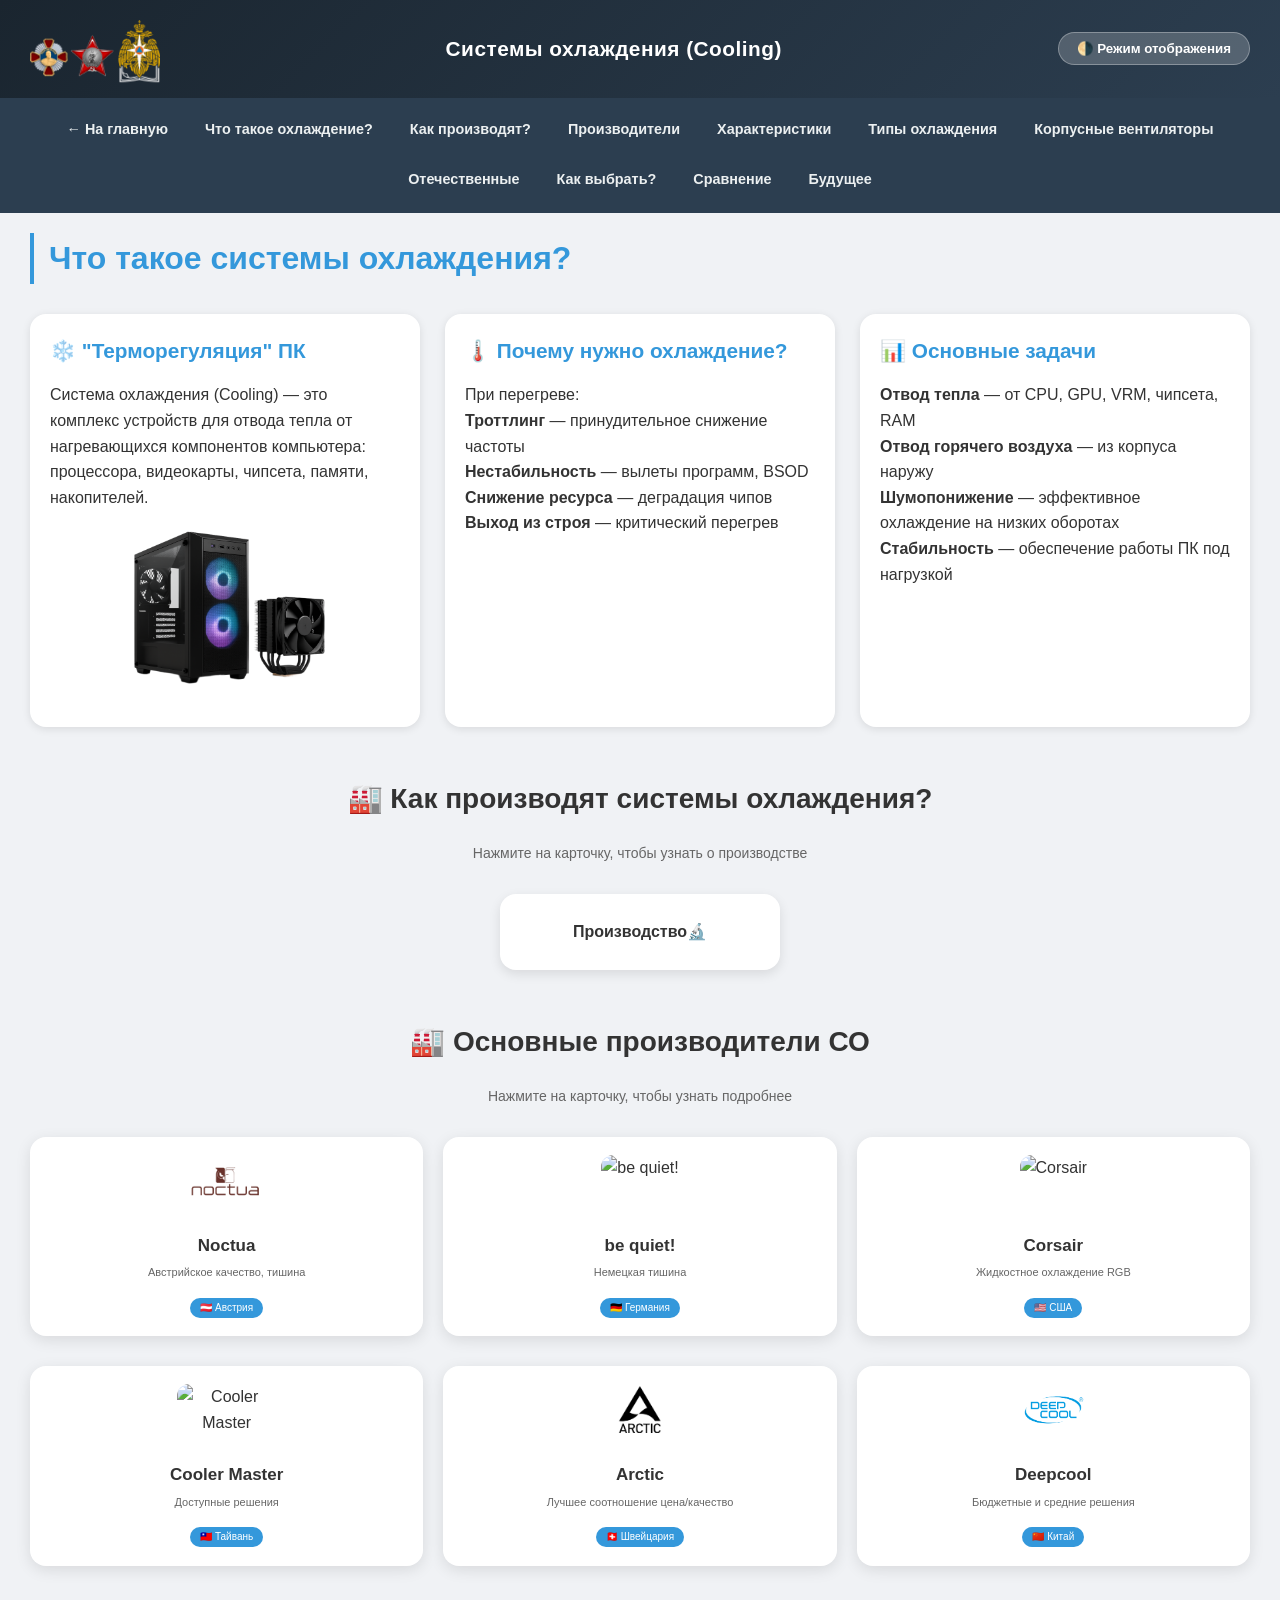
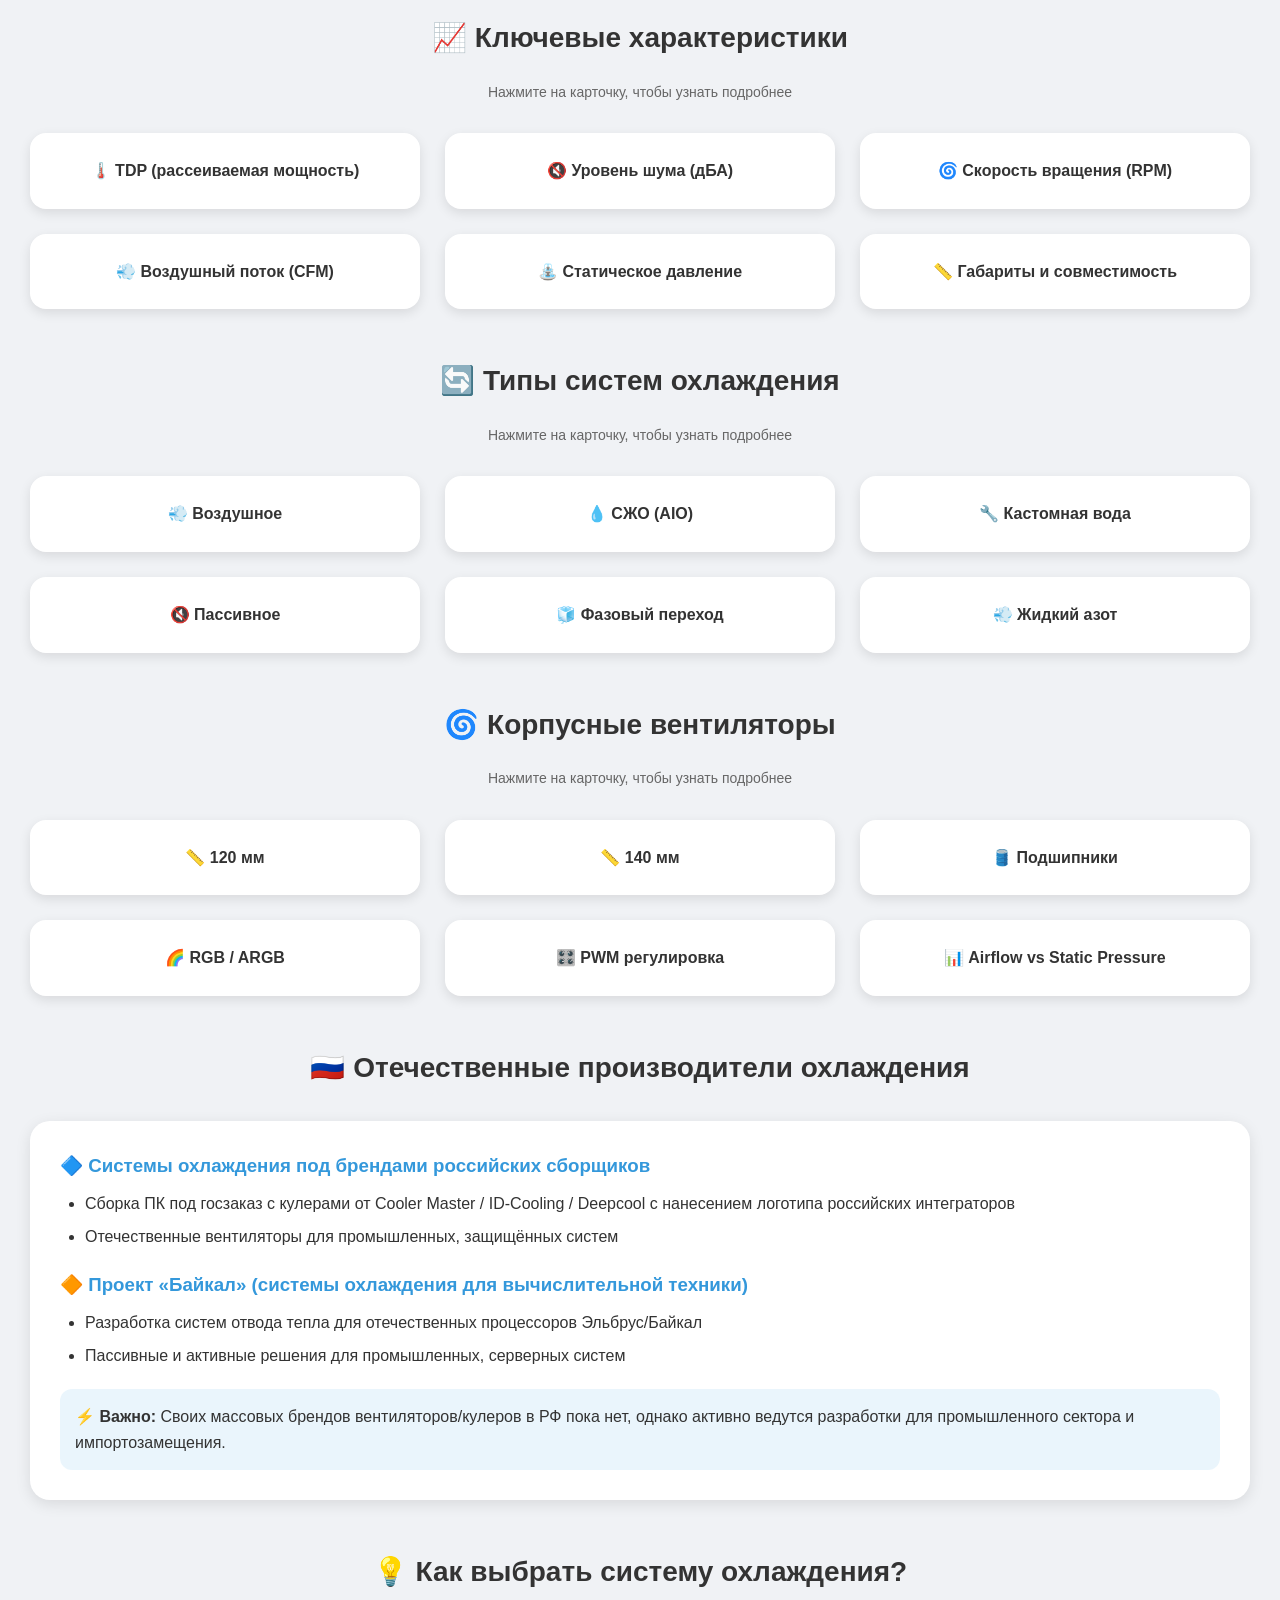
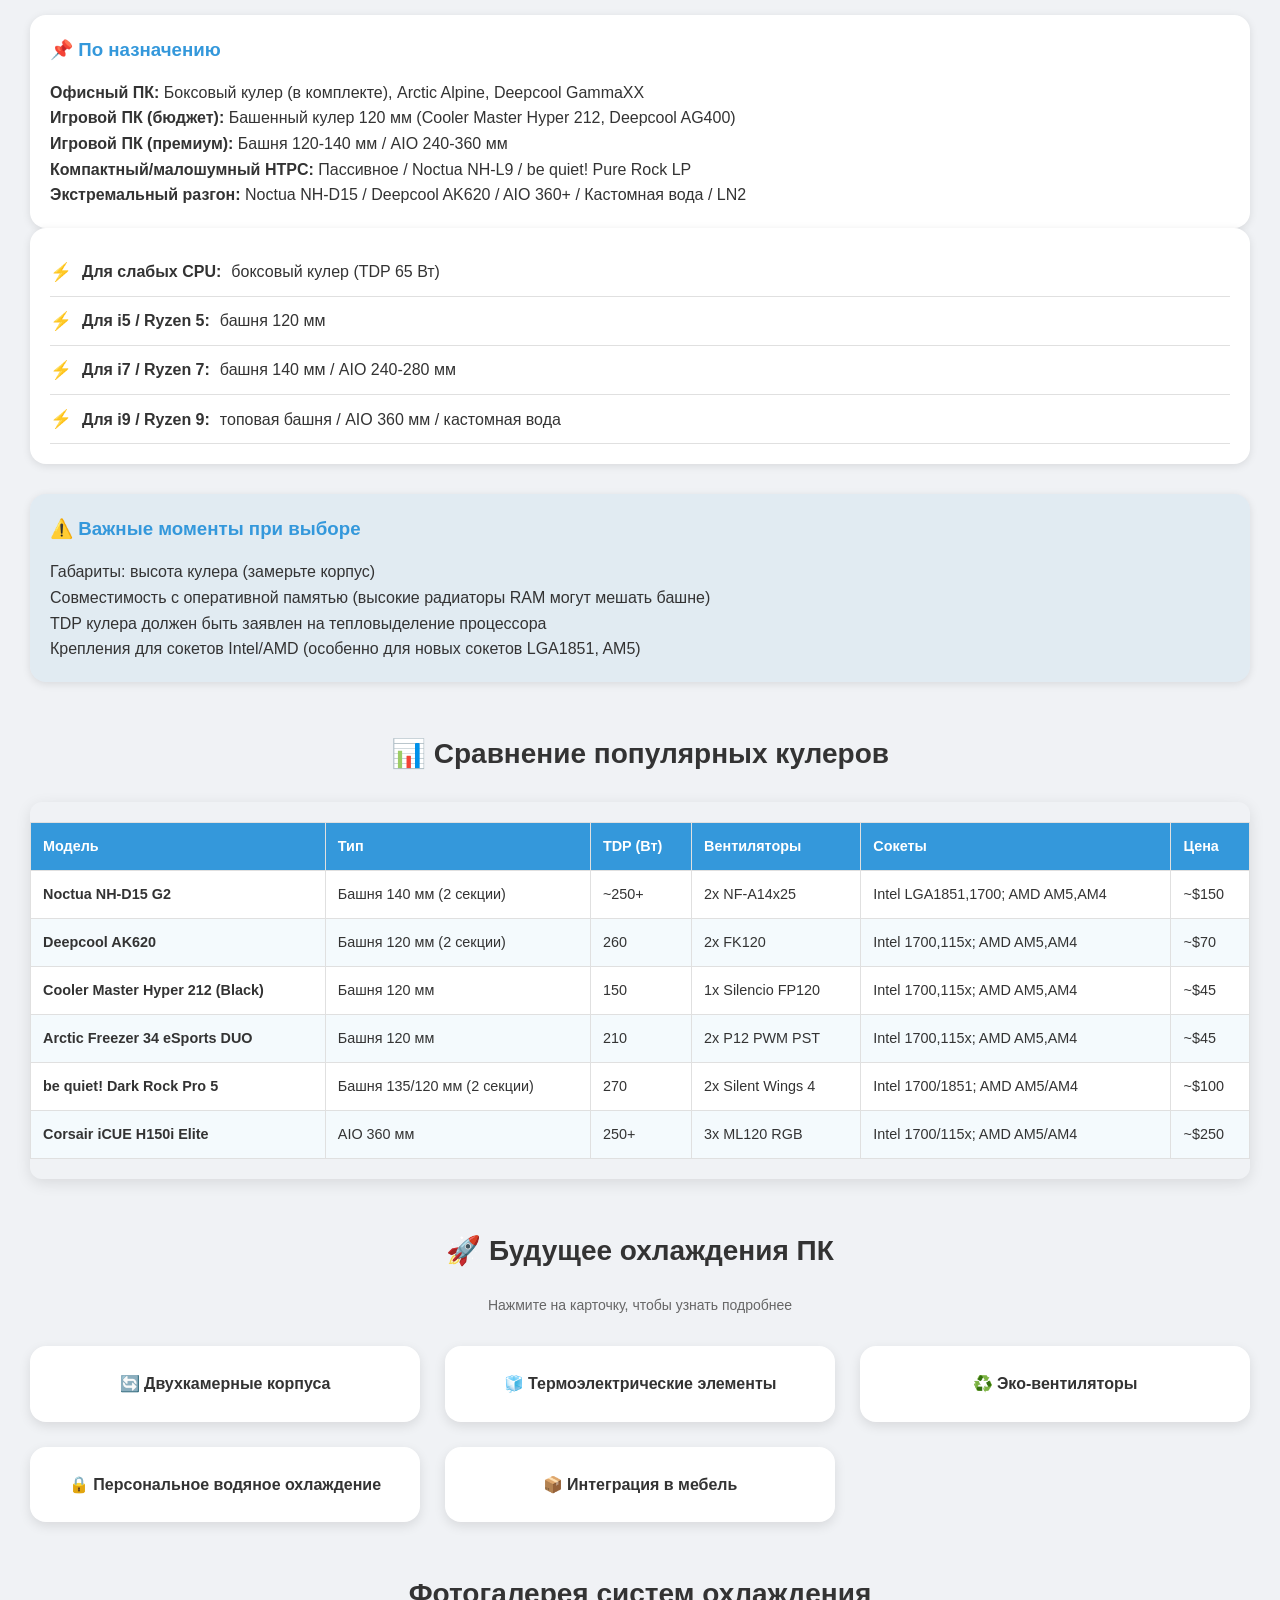
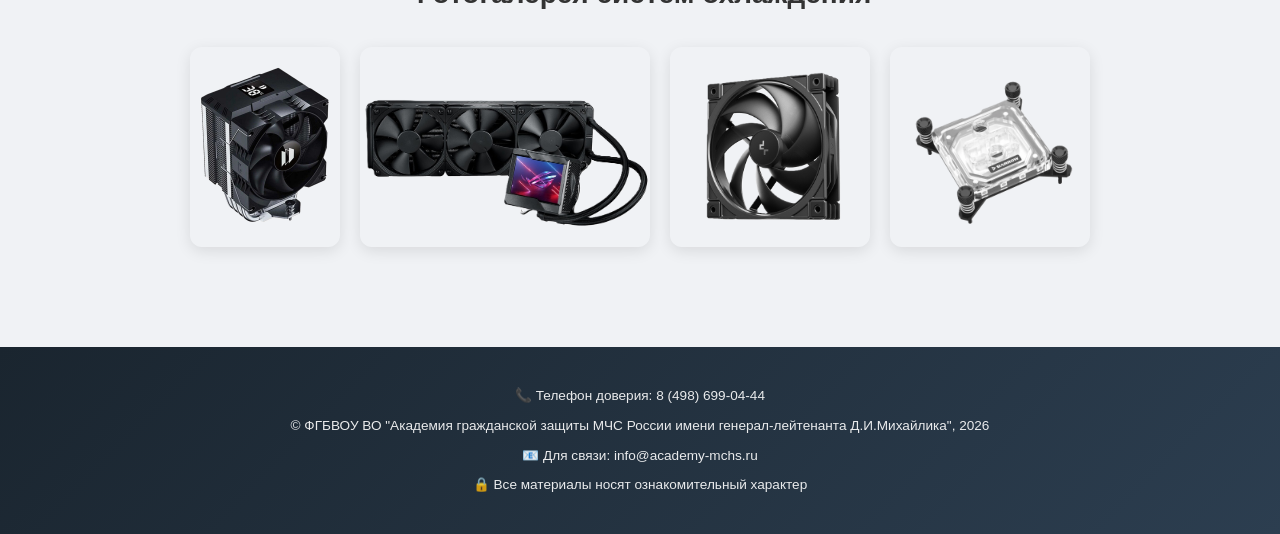
==== commit b2f389d8: "Add files via upload" ====
--- a/HTML/cooling.html
+++ b/HTML/cooling.html
@@ -598,7 +598,7 @@
       <div class="info-card">
         <h3>🌡️ Почему нужно охлаждение?</h3>
         <p>При перегреве:</p>
-        <ul>
+        <ul style="list-style: none; padding-left: 0;">
           <li><strong>Троттлинг</strong> — принудительное снижение частоты</li>
           <li><strong>Нестабильность</strong> — вылеты программ, BSOD</li>
           <li><strong>Снижение ресурса</strong> — деградация чипов</li>
@@ -607,7 +607,7 @@
       </div>
       <div class="info-card">
         <h3>📊 Основные задачи</h3>
-        <ul>
+        <ul style="list-style: none; padding-left: 0;">
           <li><strong>Отвод тепла</strong> — от CPU, GPU, VRM, чипсета, RAM</li>
           <li><strong>Отвод горячего воздуха</strong> — из корпуса наружу</li>
           <li><strong>Шумопонижение</strong> — эффективное охлаждение на низких оборотах</li>
@@ -932,7 +932,7 @@
   
   <div class="info-card" data-aos="fade-up">
     <h3>📌 По назначению</h3>
-    <ul>
+    <ul style="list-style: none; padding-left: 0;">
       <li><strong>Офисный ПК:</strong> Боксовый кулер (в комплекте), Arctic Alpine, Deepcool GammaXX</li>
       <li><strong>Игровой ПК (бюджет):</strong> Башенный кулер 120 мм (Cooler Master Hyper 212, Deepcool AG400)</li>
       <li><strong>Игровой ПК (премиум):</strong> Башня 120-140 мм / AIO 240-360 мм</li>
@@ -952,7 +952,7 @@
   
   <div class="info-card" data-aos="fade-up" style="background: rgba(52,152,219,0.08);">
     <h3>⚠️ Важные моменты при выборе</h3>
-    <ul>
+    <ul style="list-style: none; padding-left: 0;">
       <li>Габариты: высота кулера (замерьте корпус)</li>
       <li>Совместимость с оперативной памятью (высокие радиаторы RAM могут мешать башне)</li>
       <li>TDP кулера должен быть заявлен на тепловыделение процессора</li>
@@ -1065,7 +1065,7 @@
   </div>
 
   <!-- ========== ФОТОГАЛЕРЕЯ ========== -->
-  <h2 class="section-title" data-aos="fade-up">🖼️ Фотогалерея систем охлаждения</h2>
+  <h2 class="section-title" data-aos="fade-up">Фотогалерея систем охлаждения</h2>
   <div class="image-gallery" data-aos="fade-up">
     <img src="../PNG/cooler_tower.png" alt="Башенный кулер">
     <img src="../PNG/cooler_aio.png" alt="СЖО AIO">
